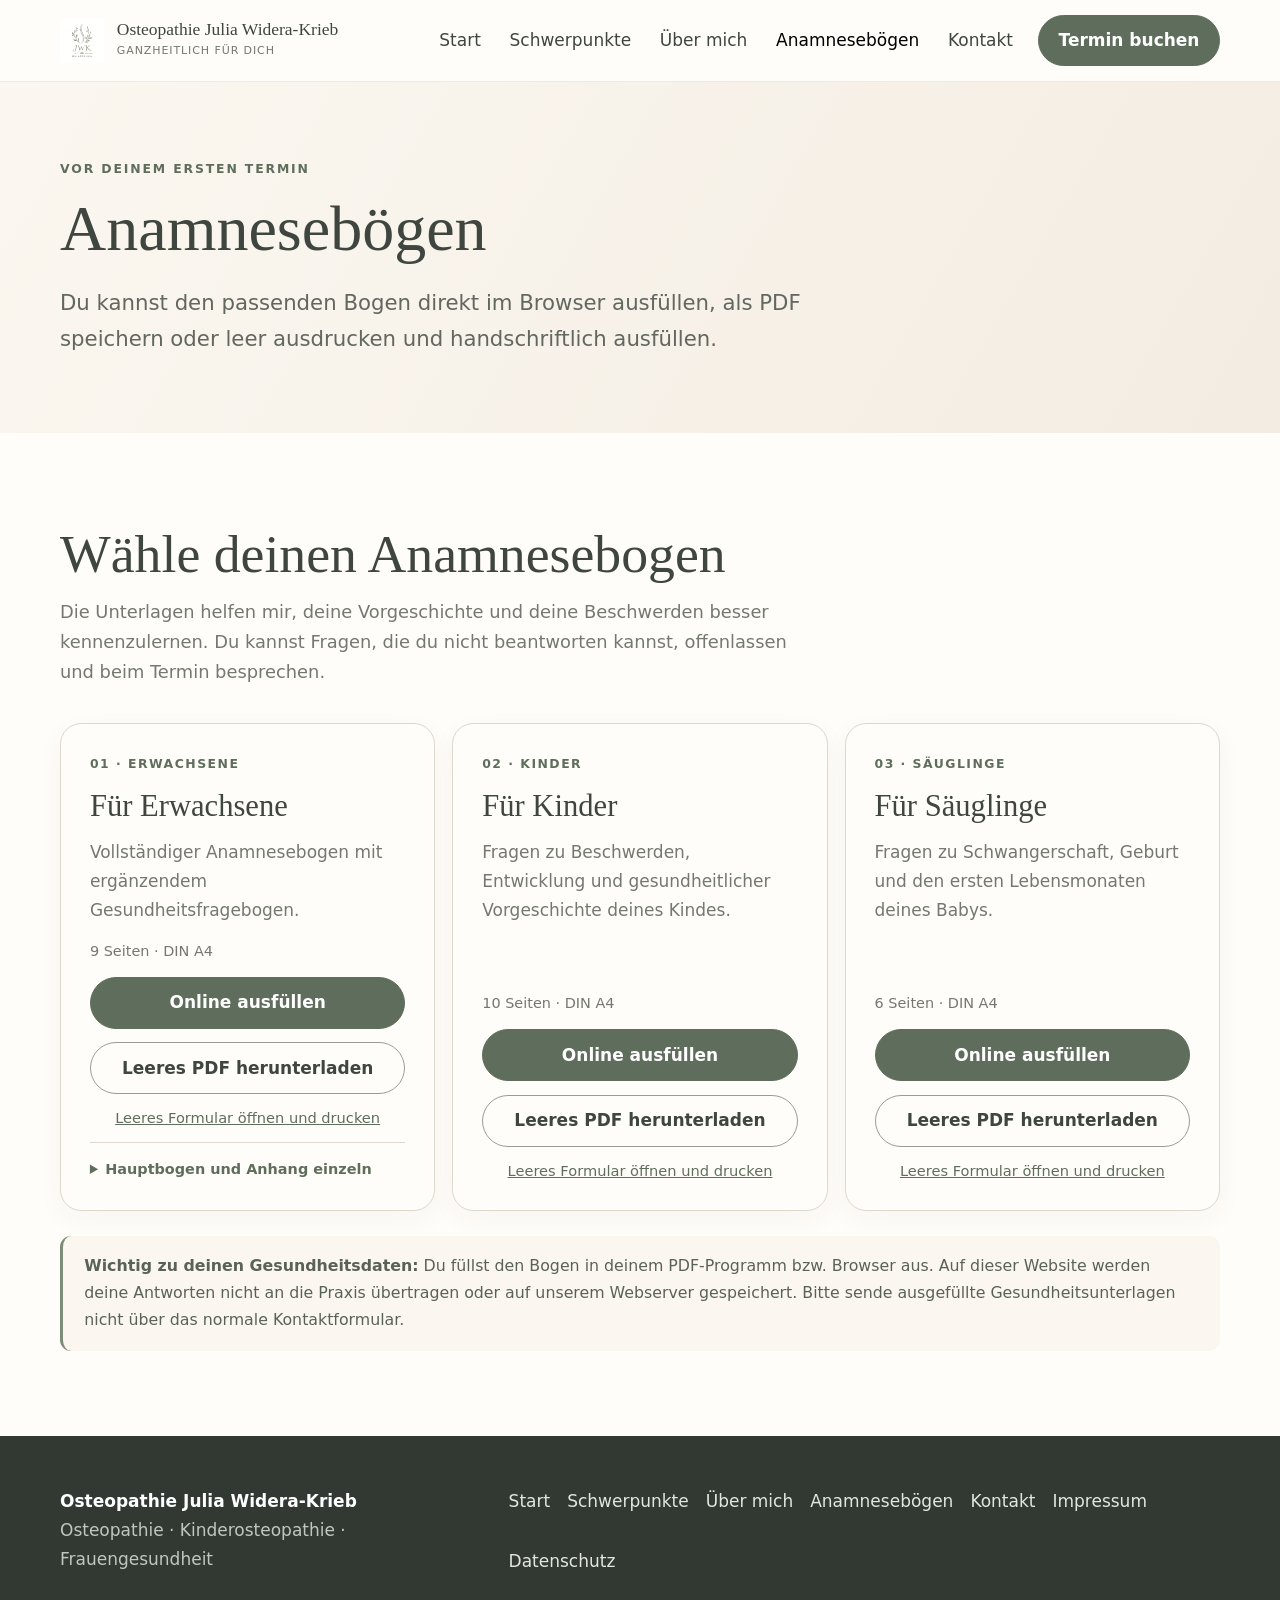
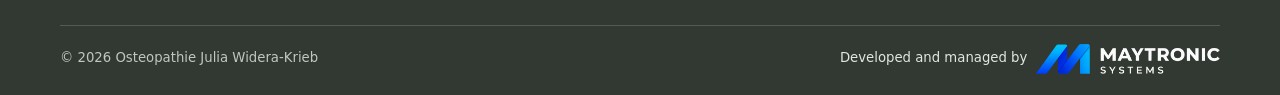
==== anamneseboegen.html @ 23e9396e "Add patient anamnesis PDF page and navigation (PDF assets pending)" ====
<!doctype html>
<html lang="de">
<head>
  <meta charset="utf-8">
  <meta name="viewport" content="width=device-width, initial-scale=1">
  <title>Anamnesebögen | Osteopathie Julia Widera-Krieb</title>
  <meta name="description" content="Anamnesebögen für Erwachsene, Kinder und Säuglinge. Online ausfüllen, herunterladen oder ausdrucken.">
  <link href="https://cdn.jsdelivr.net/npm/bootstrap@5.3.8/dist/css/bootstrap.min.css" rel="stylesheet">
  <link rel="icon" type="image/svg+xml" href="assets/logo%20WS.svg">
  <link rel="stylesheet" href="assets/style.css">
</head>
<body>
  <nav class="navbar navbar-expand-lg sticky-top border-bottom">
    <div class="container">
      <a class="navbar-brand" href="index.html">
        <span class="brand-mark"><img src="assets/logo%20klein.svg" alt=""></span>
        <span><span class="brand-title">Osteopathie Julia Widera-Krieb</span><small>ganzheitlich für dich</small></span>
      </a>
      <button class="navbar-toggler" type="button" data-bs-toggle="collapse" data-bs-target="#nav" aria-controls="nav" aria-expanded="false" aria-label="Menü öffnen">
        <span class="navbar-toggler-icon"></span>
      </button>
      <div class="collapse navbar-collapse" id="nav">
        <ul class="navbar-nav ms-auto">
          <li><a class="nav-link" href="index.html">Start</a></li>
          <li><a class="nav-link" href="leistungen.html">Schwerpunkte</a></li>
          <li><a class="nav-link" href="ueber-uns.html">Über mich</a></li>
          <li><a class="nav-link active" aria-current="page" href="anamneseboegen.html">Anamnesebögen</a></li>
          <li><a class="nav-link" href="kontakt.html">Kontakt</a></li>
          <li><a class="btn btn-primary ms-lg-2" href="index.html#termin">Termin buchen</a></li>
        </ul>
      </div>
    </div>
  </nav>
  <main>
    <header class="page-hero">
      <div class="container">
        <span class="eyebrow">Vor deinem ersten Termin</span>
        <h1>Anamnesebögen</h1>
        <p class="lead mt-3 anamnesis-intro">Du kannst den passenden Bogen direkt im Browser ausfüllen, als PDF speichern oder leer ausdrucken und handschriftlich ausfüllen.</p>
      </div>
    </header>
    <section class="section">
      <div class="container">
        <div class="section-head">
          <h2>Wähle deinen Anamnesebogen</h2>
          <p>Die Unterlagen helfen mir, deine Vorgeschichte und deine Beschwerden besser kennenzulernen. Du kannst Fragen, die du nicht beantworten kannst, offenlassen und beim Termin besprechen.</p>
        </div>
        <div class="row g-3">
          <div class="col-lg-4">
            <article class="anamnesis-card">
              <span class="anamnesis-type">01 · Erwachsene</span>
              <h3>Für Erwachsene</h3>
              <p>Vollständiger Anamnesebogen mit ergänzendem Gesundheitsfragebogen.</p>
              <div class="anamnesis-pages">9 Seiten · DIN A4</div>
              <button type="button" class="btn btn-primary w-100 anamnesis-view" data-file="assets/anamnese/Anamnese_Erwachsene_Komplett_Julia_Widera-Krieb.pdf" data-title="Anamnese für Erwachsene">Online ausfüllen</button>
              <a class="btn btn-outline-secondary w-100" href="assets/anamnese/Anamnese_Erwachsene_Komplett_Julia_Widera-Krieb.pdf" download>Leeres PDF herunterladen</a>
              <a class="anamnesis-print-link" href="assets/anamnese/Anamnese_Erwachsene_Komplett_Julia_Widera-Krieb.pdf" target="_blank" rel="noopener noreferrer">Leeres Formular öffnen und drucken</a>
              <details class="anamnesis-details">
                <summary>Hauptbogen und Anhang einzeln</summary>
                <a href="assets/anamnese/Anamnese_Erwachsene_Julia_Widera-Krieb.pdf" download>Hauptbogen (3 Seiten) herunterladen</a>
                <a href="assets/anamnese/Anamnese_Anhang_Erwachsene_Julia_Widera-Krieb.pdf" download>Gesundheitsanhang (6 Seiten) herunterladen</a>
              </details>
            </article>
          </div>
          <div class="col-lg-4">
            <article class="anamnesis-card">
              <span class="anamnesis-type">02 · Kinder</span>
              <h3>Für Kinder</h3>
              <p>Fragen zu Beschwerden, Entwicklung und gesundheitlicher Vorgeschichte deines Kindes.</p>
              <div class="anamnesis-pages">10 Seiten · DIN A4</div>
              <button type="button" class="btn btn-primary w-100 anamnesis-view" data-file="assets/anamnese/Anamnese_Kinder_Julia_Widera-Krieb.pdf" data-title="Anamnese für Kinder">Online ausfüllen</button>
              <a class="btn btn-outline-secondary w-100" href="assets/anamnese/Anamnese_Kinder_Julia_Widera-Krieb.pdf" download>Leeres PDF herunterladen</a>
              <a class="anamnesis-print-link" href="assets/anamnese/Anamnese_Kinder_Julia_Widera-Krieb.pdf" target="_blank" rel="noopener noreferrer">Leeres Formular öffnen und drucken</a>
            </article>
          </div>
          <div class="col-lg-4">
            <article class="anamnesis-card">
              <span class="anamnesis-type">03 · Säuglinge</span>
              <h3>Für Säuglinge</h3>
              <p>Fragen zu Schwangerschaft, Geburt und den ersten Lebensmonaten deines Babys.</p>
              <div class="anamnesis-pages">6 Seiten · DIN A4</div>
              <button type="button" class="btn btn-primary w-100 anamnesis-view" data-file="assets/anamnese/Anamnese_Saeuglinge_Julia_Widera-Krieb.pdf" data-title="Anamnese für Säuglinge">Online ausfüllen</button>
              <a class="btn btn-outline-secondary w-100" href="assets/anamnese/Anamnese_Saeuglinge_Julia_Widera-Krieb.pdf" download>Leeres PDF herunterladen</a>
              <a class="anamnesis-print-link" href="assets/anamnese/Anamnese_Saeuglinge_Julia_Widera-Krieb.pdf" target="_blank" rel="noopener noreferrer">Leeres Formular öffnen und drucken</a>
            </article>
          </div>
        </div>
        <div class="anamnesis-notice mt-4" role="note">
          <strong>Wichtig zu deinen Gesundheitsdaten:</strong>
          Du füllst den Bogen in deinem PDF-Programm bzw. Browser aus. Auf dieser Website werden deine Antworten nicht an die Praxis übertragen oder auf unserem Webserver gespeichert. Bitte sende ausgefüllte Gesundheitsunterlagen nicht über das normale Kontaktformular.
        </div>
      </div>
    </section>
    <section id="anamnesis-editor" class="section section-soft anamnesis-editor" hidden>
      <div class="container">
        <div class="d-flex flex-wrap justify-content-between align-items-center gap-3 mb-3">
          <div>
            <span class="eyebrow">Dein Formular</span>
            <h2 id="anamnesis-editor-title">Online ausfüllen</h2>
          </div>
          <button class="btn btn-outline-secondary" type="button" id="anamnesis-close">Schließen</button>
        </div>
        <p>Trage deine Antworten direkt in die PDF-Felder ein. Im PDF-Viewer kannst du anschließend speichern oder drucken. Je nach Browser sind die Funktionen unterschiedlich angeordnet.</p>
        <div class="anamnesis-viewer">
          <iframe id="anamnesis-frame" title="Ausfüllbares PDF-Formular" loading="lazy"></iframe>
        </div>
        <div class="d-flex flex-wrap gap-2 mt-3">
          <a id="anamnesis-open" class="btn btn-primary" href="#" target="_blank" rel="noopener noreferrer">PDF in eigenem Fenster öffnen</a>
          <a id="anamnesis-download" class="btn btn-outline-secondary" href="#" download>Leere PDF herunterladen</a>
        </div>
        <p class="small text-muted mt-3 mb-0">Falls du die Formularfelder auf deinem Gerät nicht bearbeiten kannst, lade das PDF herunter und öffne es in einem PDF-Programm. Du kannst es auch direkt leer ausdrucken.</p>
      </div>
    </section>
  </main>
  <footer>
    <div class="container">
      <div class="footer-main">
        <div><strong>Osteopathie Julia Widera-Krieb</strong><p>Osteopathie · Kinderosteopathie · Frauengesundheit</p></div>
        <div class="footer-links">
          <a href="index.html">Start</a>
          <a href="leistungen.html">Schwerpunkte</a>
          <a href="ueber-uns.html">Über mich</a>
          <a href="anamneseboegen.html">Anamnesebögen</a>
          <a href="kontakt.html">Kontakt</a>
          <a href="impressum.html">Impressum</a>
          <a href="datenschutz.html">Datenschutz</a>
        </div>
      </div>
      <div class="footer-bottom">
        <span>© 2026 Osteopathie Julia Widera-Krieb</span>
        <a class="footer-credit" href="https://maytronic-systems.com" target="_blank" rel="noopener noreferrer"><span>Developed and managed by</span><img src="assets/Maytronics%20Logo%20White.png" alt="Maytronic Systems"></a>
      </div>
    </div>
  </footer>
  <div class="mobile-book"><a href="index.html#termin">Termin buchen</a></div>
  <script src="https://cdn.jsdelivr.net/npm/bootstrap@5.3.8/dist/js/bootstrap.bundle.min.js"></script>
  <script src="assets/anamnese.js"></script>
</body>
</html>
---- assets/style.css ----
:root{--sand:#e9dfd1;--sand-light:#f3ece2;--cream:#fbf7f0;--paper:#fffdf9;--sage:#7d8c78;--sage-dark:#5f6e5c;--ink:#3f463f;--muted:#74786f;--line:#ded7cb;--shadow:0 18px 50px rgba(70,62,49,.09)}html{scroll-behavior:smooth;font-size:17px}body{margin:0;font-family:system-ui,-apple-system,"Segoe UI",sans-serif;color:var(--ink);background:var(--paper);line-height:1.7}h1,h2,h3,.brand-title{font-family:Georgia,"Times New Roman",serif;font-weight:400}a{color:var(--sage-dark)}.container{width:calc(100% - 2rem);max-width:1160px!important;margin-inline:auto!important;padding-inline:0!important}.navbar{min-height:82px;background:rgba(255,253,249,.94)!important;backdrop-filter:blur(12px);border-color:rgba(125,140,120,.16)!important}.navbar-brand{display:flex;align-items:center;gap:.75rem;color:var(--ink);text-decoration:none}.brand-mark{width:44px;height:44px;display:grid;place-items:center;overflow:hidden;background:transparent;flex:0 0 44px}.brand-mark img{width:100%;height:100%;display:block;object-fit:contain;object-position:center}.brand-title{display:block;font-size:1.03rem;line-height:1.1}.navbar-brand small{display:block;color:var(--muted);font-size:.65rem;letter-spacing:.08em;text-transform:uppercase;margin-top:.2rem}.navbar .navbar-nav{display:flex;flex-direction:row;align-items:center;gap:.25rem;list-style:none;margin:0 0 0 auto;padding:0}.navbar .navbar-nav>li{list-style:none}.nav-link{color:var(--ink);font-weight:500;padding:.55rem .72rem!important}.nav-link:hover,.nav-link.active{color:var(--sage-dark)}.btn{border-radius:999px;font-weight:650;padding:.72rem 1.15rem}.btn-primary{background:var(--sage-dark);border-color:var(--sage-dark)}.btn-primary:hover{background:#52614f;border-color:#52614f}.btn-outline-secondary{border-color:#9b9d95;color:var(--ink)}.btn-outline-secondary:hover{background:var(--sand-light);color:var(--ink);border-color:#8b8e86}.eyebrow{text-transform:uppercase;letter-spacing:.15em;font-weight:700;color:var(--sage-dark);font-size:.73rem}.intro{position:relative;min-height:610px;display:flex;align-items:center;overflow:hidden;background:#efe0d3}.intro .container{position:relative;z-index:2}.intro-copy{max-width:600px;padding:4.5rem 0;position:relative;z-index:2}.intro h1{font-size:clamp(3rem,6vw,5.5rem);line-height:1.02;margin:.6rem 0 1.25rem;color:#4b5148}.intro h1 em{display:block;color:var(--sage-dark);font-style:italic;font-size:.62em;margin-top:.15em}.intro .lead{font-size:1.12rem;color:#62675f;max-width:590px;margin-bottom:1.5rem}.hero-visual{position:absolute;top:0;right:0;width:46%;height:100%;display:flex;align-items:center;justify-content:center;padding:2rem 2.5rem 2rem 1.5rem;overflow:hidden;background:#efe0d3}.hero-visual img{display:block;width:100%;height:100%;max-width:560px;max-height:88%;object-fit:contain;object-position:center;-webkit-mask-image:radial-gradient(ellipse 75% 75% at center,#000 50%,transparent 67%);mask-image:radial-gradient(ellipse 75% 75% at center,#000 50%,transparent 67%)}.hero-visual:after{display:none}.quote-strip{padding:1.35rem 0;background:var(--sage-dark);color:#fff;text-align:center;font-family:Georgia,serif;font-size:1.15rem}.section{padding:5rem 0}.section-soft{background:var(--cream)}.section-head{max-width:760px;margin-bottom:2.1rem}.section-head.center{text-align:center;margin-inline:auto}.section-head h2{font-size:clamp(2.25rem,4.2vw,3.6rem);line-height:1.08;margin:.4rem 0 .8rem}.section-head p{color:var(--muted);font-size:1.05rem}.service-card{height:100%;display:flex;flex-direction:column;text-decoration:none;color:var(--ink);background:rgba(255,253,249,.75);border:1px solid var(--line);border-radius:1.35rem;padding:1.6rem;transition:.22s ease}.service-card:hover{transform:translateY(-4px);box-shadow:var(--shadow);border-color:#c9c0b3}.service-number{font-family:Georgia,serif;color:var(--sage);font-size:1.5rem}.service-card h3{font-size:1.55rem;margin:.7rem 0 .45rem}.service-card p{color:var(--muted);margin-bottom:1rem}.service-card .more{margin-top:auto;font-weight:650;color:var(--sage-dark)}.about-grid{display:grid;grid-template-columns:minmax(0,.86fr) minmax(0,1.14fr);gap:4.5rem;align-items:center}.portrait-frame{position:relative;padding:1.15rem 0 0 1.15rem}.portrait-frame:before{content:"";position:absolute;inset:0 13% 11% 0;background:var(--sand);border-radius:45% 45% 1.4rem 1.4rem}.portrait-frame img{position:relative;width:100%;max-height:650px;object-fit:cover;object-position:center;border-radius:46% 46% 1.4rem 1.4rem;box-shadow:var(--shadow)}.about-copy h2{font-size:clamp(2.4rem,4.4vw,3.8rem);line-height:1.08;margin:.5rem 0 1rem}.about-copy p{color:#62675f}.signature{font-family:cursive;font-size:1.6rem;color:var(--sage-dark);margin-top:1.25rem}.booking-section{padding:5rem 0;background:var(--sand-light);scroll-margin-top:90px}.booking-shell{max-width:920px;margin:2rem auto 0;background:var(--paper);border:1px solid var(--line);border-radius:1.35rem;overflow:hidden;box-shadow:var(--shadow)}.booking-top{display:flex;align-items:center;gap:.55rem;padding:1rem 1.2rem;border-bottom:1px solid var(--line)}.status-dot{width:9px;height:9px;background:#75966f;border-radius:50%}.page-hero{padding:4.2rem 0 3.5rem;background:linear-gradient(120deg,var(--cream),var(--sand-light))}.page-hero h1{font-size:clamp(2.7rem,5vw,4.7rem);margin:.5rem 0 0}.page-content{padding:4rem 0}.content-card{background:var(--paper);border:1px solid var(--line);border-radius:1.25rem;padding:1.6rem;height:100%}.treatment{padding:2rem 0;border-bottom:1px solid var(--line)}.treatment:last-child{border-bottom:0}.treatment h2{font-size:2rem}.treatment p,.treatment li{color:#62675f}.treatment ul{columns:2;gap:2rem;padding-left:1.15rem}.qualifications{display:grid;grid-template-columns:repeat(2,minmax(0,1fr));gap:.7rem;margin-top:1.3rem}.qualification{background:var(--cream);border:1px solid var(--line);border-radius:.85rem;padding:.75rem .9rem}.contact-card{background:var(--cream);border:1px solid var(--line);border-radius:1.2rem;padding:1.7rem}.contact-form-card h2{margin:.35rem 0 .55rem}.contact-form-intro{color:var(--muted);margin-bottom:1.35rem}.contact-form{display:grid;gap:1rem}.form-field{display:grid;gap:.35rem}.form-field label{font-weight:700;font-size:.92rem;color:var(--ink)}.form-field input,.form-field textarea{width:100%;border:1px solid #cfc6b9;border-radius:.75rem;background:var(--paper);color:var(--ink);padding:.78rem .9rem;font:inherit;outline:none;transition:border-color .2s,box-shadow .2s}.form-field textarea{resize:vertical;min-height:150px}.form-field input:focus,.form-field textarea:focus{border-color:var(--sage);box-shadow:0 0 0 .2rem rgba(125,140,120,.16)}.contact-consent{display:flex;gap:.65rem;align-items:flex-start;margin-top:.15rem}.contact-consent .form-check-input{flex:0 0 auto;margin-top:.35rem;border-color:#aaa294}.contact-consent .form-check-input:checked{background-color:var(--sage-dark);border-color:var(--sage-dark)}.contact-consent .form-check-label{font-size:.86rem;color:#65685f;line-height:1.5}.contact-form-note{font-size:.82rem;color:var(--muted);margin:0}.contact-direct{font-size:.9rem;color:var(--muted);margin:1.25rem 0 0;padding-top:1rem;border-top:1px solid var(--line)}.form-honeypot{position:absolute!important;left:-9999px!important;width:1px!important;height:1px!important;overflow:hidden!important}.contact-note{background:#f5efe4;border-left:4px solid var(--sage);padding:1rem 1.15rem;border-radius:.55rem;color:#66685f}.legal{max-width:900px}.legal h2{font-size:1.45rem;margin-top:2rem}.notice{background:#fff5d9;border-left:4px solid #bd9145;padding:1rem 1.1rem;border-radius:.5rem}.info-band{background:#465047;color:#fff;padding:2.9rem 0}.info-band p{margin:.35rem 0 0;color:#dde3dc}.info-band a{color:#fff}footer{background:#313932;color:#fff;padding:3rem 0 1.2rem}.footer-main{display:flex;justify-content:space-between;gap:2rem}.footer-main p,.footer-bottom{color:#bfc8bf}.footer-links{display:flex;flex-wrap:wrap;gap:1rem}.footer-links a,.footer-bottom a{color:#e2e6e1;text-decoration:none}.footer-bottom{border-top:1px solid #515c52;margin-top:2rem;padding-top:1rem;display:flex;justify-content:space-between;align-items:center;font-size:.78rem;gap:1rem}.footer-credit{display:flex;align-items:center;gap:.45rem;color:#bfc8bf;text-decoration:none;white-space:nowrap}.footer-credit img{display:block;width:185px;height:auto;max-width:42vw}.mobile-book{display:none}@media(max-width:991.98px){.intro{min-height:540px}.intro-copy{max-width:54%}.hero-visual{width:48%;padding:1.5rem 1.5rem 1.5rem 1rem}.about-grid{gap:2.6rem}.navbar .navbar-collapse.show .navbar-nav,.navbar .navbar-collapse.collapsing .navbar-nav{flex-direction:column;align-items:stretch;gap:.1rem;margin:.65rem 0 0}.navbar .navbar-collapse.show .navbar-nav .btn,.navbar .navbar-collapse.collapsing .navbar-nav .btn{display:block;text-align:center;margin:.35rem 0 0!important}.treatment ul{columns:1}}@media(max-width:767.98px){html{font-size:16px}.navbar{min-height:70px}.navbar-brand small{display:none}.intro{min-height:0;display:block;background:#efe0d3}.intro-copy{max-width:none;padding:2.7rem 0 2rem}.intro h1{font-size:2.7rem}.hero-visual{position:relative;width:100%;height:360px;padding:1.25rem 1rem;background:#efe0d3}.hero-visual img{max-width:520px;max-height:100%;margin:auto}.hero-visual:after{display:none}.section,.booking-section{padding:3.4rem 0}.about-grid{grid-template-columns:1fr;gap:2.2rem}.portrait-frame{max-width:520px;margin:auto}.qualifications{grid-template-columns:1fr}.footer-main,.footer-bottom{flex-direction:column;align-items:flex-start}.footer-credit{white-space:normal}.footer-credit img{width:165px;max-width:70vw}.mobile-book{display:block;position:fixed;z-index:1030;bottom:14px;left:14px;right:14px}.mobile-book a{display:block;text-align:center;background:var(--sage-dark);color:#fff;text-decoration:none;padding:.9rem;border-radius:999px;font-weight:700;box-shadow:0 8px 25px rgba(0,0,0,.18)}body{padding-bottom:76px}.info-band{text-align:center}}

/* Feminine treatment flow */
.treatments-flow{
  position:relative;
  overflow:hidden;
  padding:5.4rem 0 5.8rem;
  background:
    radial-gradient(circle at 8% 18%,rgba(233,223,209,.48),transparent 24rem),
    radial-gradient(circle at 92% 73%,rgba(125,140,120,.13),transparent 28rem),
    var(--paper);
}
.treatments-flow .container{position:relative;z-index:2}
.treatments-intro{
  max-width:680px;
  margin:0 auto 4.8rem;
  text-align:center;
}
.treatments-intro p{
  margin:.75rem 0 0;
  color:var(--muted);
  font-family:Georgia,"Times New Roman",serif;
  font-size:1.22rem;
  line-height:1.75;
  font-style:italic;
}
.treatments-deco{
  position:absolute;
  pointer-events:none;
  z-index:0;
  opacity:.7;
}
.treatments-deco-a{
  width:430px;
  height:430px;
  left:-250px;
  top:36%;
  border:1px solid rgba(125,140,120,.17);
  border-radius:58% 42% 67% 33% / 37% 61% 39% 63%;
  transform:rotate(18deg);
}
.treatments-deco-b{
  width:520px;
  height:520px;
  right:-330px;
  top:8%;
  border:1px solid rgba(201,169,136,.20);
  border-radius:36% 64% 40% 60% / 64% 39% 61% 36%;
  transform:rotate(-17deg);
}
.treatment-panel{
  position:relative;
  display:flex;
  margin:0 0 6.4rem;
  min-height:360px;
  isolation:isolate;
}
.treatment-left{justify-content:flex-start}
.treatment-right{justify-content:flex-end}
.treatment-card{
  position:relative;
  z-index:2;
  width:min(78%,860px);
  padding:2.6rem 2.8rem 2.5rem;
  background:rgba(255,253,249,.92);
  border:1px solid rgba(201,190,174,.72);
  border-radius:2.2rem;
  box-shadow:0 22px 60px rgba(80,71,57,.075);
  backdrop-filter:blur(4px);
}
.treatment-left .treatment-card{
  border-top-left-radius:4.8rem;
  border-bottom-right-radius:4.8rem;
}
.treatment-right .treatment-card{
  border-top-right-radius:4.8rem;
  border-bottom-left-radius:4.8rem;
}
.treatment-number{
  position:absolute;
  top:-1.1rem;
  font-family:Georgia,"Times New Roman",serif;
  font-size:4.9rem;
  line-height:1;
  color:rgba(95,110,92,.09);
  user-select:none;
}
.treatment-left .treatment-number{right:2rem}
.treatment-right .treatment-number{left:2rem}
.treatment-card h2{
  max-width:760px;
  margin:.35rem 0 1.15rem;
  font-size:clamp(2.15rem,4vw,3.25rem);
  line-height:1.06;
  color:#4d554c;
}
.treatment-lead{
  font-family:Georgia,"Times New Roman",serif;
  font-size:1.16rem;
  line-height:1.75;
  color:#596058!important;
}
.treatment-card p{max-width:760px}
.treatment-list-title{
  margin:1.45rem 0 .75rem;
  color:var(--sage-dark);
  font-weight:700;
  font-size:.92rem;
  letter-spacing:.015em;
}
.treatment-list{
  margin:0;
  padding:0;
  list-style:none;
  columns:2;
  column-gap:2rem;
}
.treatment-list li{
  position:relative;
  break-inside:avoid;
  margin:0 0 .72rem;
  padding-left:1.25rem;
  color:#666a62;
  line-height:1.5;
}
.treatment-list li::before{
  content:"";
  position:absolute;
  left:0;
  top:.65em;
  width:.38rem;
  height:.38rem;
  border-radius:50% 50% 50% 0;
  background:var(--sage);
  transform:rotate(-45deg);
}
.treatment-shape{
  position:absolute;
  z-index:1;
  width:42%;
  min-width:320px;
  height:92%;
  top:4%;
  pointer-events:none;
  filter:saturate(.92);
}
.treatment-left .treatment-shape{
  left:-4%;
  border-radius:62% 38% 52% 48% / 39% 62% 38% 61%;
  transform:rotate(-7deg);
}
.treatment-right .treatment-shape{
  right:-4%;
  border-radius:37% 63% 44% 56% / 61% 39% 61% 39%;
  transform:rotate(8deg);
}
.treatment-shape-sage{
  background:linear-gradient(145deg,rgba(167,178,158,.55),rgba(125,140,120,.19));
}
.treatment-shape-sand{
  background:linear-gradient(145deg,rgba(239,224,211,.92),rgba(201,169,136,.24));
}
.treatment-shape-cream{
  background:linear-gradient(145deg,rgba(247,239,230,.96),rgba(233,223,209,.48));
}
.treatment-shape-eucalyptus{
  background:linear-gradient(145deg,rgba(107,127,110,.29),rgba(167,178,158,.44));
}
.treatment-left::after,
.treatment-right::after{
  content:"";
  position:absolute;
  z-index:0;
  width:150px;
  height:150px;
  border:1px solid rgba(125,140,120,.15);
  border-radius:50%;
  top:22%;
}
.treatment-left::after{right:4%;transform:translateX(40%)}
.treatment-right::after{left:4%;transform:translateX(-40%)}
.treatments-cta{
  position:relative;
  max-width:800px;
  margin:1rem auto 0;
  padding:3rem 2rem;
  text-align:center;
}
.treatments-cta::before{
  content:"";
  position:absolute;
  inset:0;
  z-index:-1;
  background:linear-gradient(135deg,rgba(239,224,211,.7),rgba(167,178,158,.16));
  border-radius:46% 54% 44% 56% / 58% 40% 60% 42%;
}
.treatments-cta h2{
  margin:.35rem 0 .65rem;
  font-size:clamp(2rem,4vw,3rem);
}
.treatments-cta p{
  color:var(--muted);
  margin-bottom:1.25rem;
}
@media(max-width:991.98px){
  .treatments-flow{padding:4.2rem 0}
  .treatments-intro{margin-bottom:3.5rem}
  .treatment-panel{margin-bottom:4.5rem}
  .treatment-card{width:86%;padding:2.2rem 2rem}
  .treatment-list{columns:1}
  .treatment-shape{width:50%;min-width:260px}
}
@media(max-width:767.98px){
  .treatments-flow{padding:3rem 0 4rem}
  .treatments-intro{margin-bottom:2.6rem;text-align:left}
  .treatments-intro p{font-size:1.08rem}
  .treatment-panel,
  .treatment-left,
  .treatment-right{justify-content:stretch;margin-bottom:3.2rem;min-height:0}
  .treatment-card{width:100%;padding:1.8rem 1.25rem 1.6rem;border-radius:1.55rem!important}
  .treatment-card h2{font-size:2rem}
  .treatment-number{font-size:3.5rem;top:-.65rem;right:1rem!important;left:auto!important}
  .treatment-shape{width:72%;min-width:0;height:72%;top:-8%}
  .treatment-left .treatment-shape,
  .treatment-right .treatment-shape{left:auto;right:-20%;transform:rotate(7deg)}
  .treatment-left::after,
  .treatment-right::after{display:none}
  .treatments-cta{padding:2.3rem 1rem}
}


/* Postpartum home visits */
.postpartum-section{
  padding:5.3rem 0;
  background:linear-gradient(180deg,var(--paper) 0%,#f6eee5 100%);
  scroll-margin-top:95px;
}
.postpartum-feature{
  position:relative;
  display:grid;
  grid-template-columns:minmax(0,1.13fr) minmax(0,.87fr);
  align-items:center;
  isolation:isolate;
  overflow:hidden;
  border:1px solid #e7d9cc;
  border-radius:2.4rem;
  background:#f2e6dc;
  box-shadow:0 25px 70px rgba(70,62,49,.1);
}
.postpartum-feature::before{
  content:"";
  position:absolute;
  z-index:-1;
  left:-11%;
  bottom:-35%;
  width:65%;
  height:115%;
  background:radial-gradient(ellipse at center,rgba(255,253,249,.8),transparent 70%);
  pointer-events:none;
}
.postpartum-art{
  position:absolute;
  z-index:0;
  width:370px;
  height:510px;
  left:-205px;
  top:-120px;
  transform:rotate(-18deg);
  border:1px solid rgba(125,140,120,.29);
  border-radius:58% 42% 66% 34% / 43% 66% 34% 57%;
  box-shadow:35px 35px 0 6px rgba(255,253,249,.18);
  pointer-events:none;
}
.postpartum-copy{
  position:relative;
  z-index:1;
  padding:3.75rem clamp(1.75rem,4.4vw,4.6rem);
}
.postpartum-copy h2{
  margin:.6rem 0 1.5rem;
  font-size:clamp(2.45rem,4.7vw,4.2rem);
  line-height:1.1;
  color:#4d554c;
}
.postpartum-copy h2 em{
  display:block;
  margin-top:.25rem;
  font-size:.79em;
  line-height:1.14;
  color:var(--sage-dark);
  font-weight:400;
}
.postpartum-copy p{
  max-width:660px;
  color:#5c6259;
}
.postpartum-copy .btn{
  margin-top:.5rem;
}
.postpartum-details{
  position:relative;
  z-index:1;
  margin:2.4rem 2.4rem 2.4rem 0;
  padding:2.8rem 2.2rem 2.5rem;
  background:rgba(255,253,249,.9);
  border:1px solid rgba(222,215,203,.9);
  border-radius:48% 48% 1.8rem 1.8rem / 9% 9% 1.8rem 1.8rem;
  box-shadow:0 12px 45px rgba(70,62,49,.07);
}
.postpartum-details h3{
  margin:.5rem 0 1.6rem;
  font-size:clamp(1.65rem,2.5vw,2.35rem);
  line-height:1.15;
}
.postpartum-fact{
  padding:1.05rem 0;
  border-top:1px solid var(--line);
}
.postpartum-fact strong{
  color:var(--sage-dark);
  font-size:.97rem;
}
.postpartum-fact p{
  margin:.4rem 0 0;
  color:#676d64;
  font-size:.93rem;
  line-height:1.65;
}
.postpartum-seal{
  display:block;
  width:max-content;
  margin:1.4rem auto 0;
  padding:.6rem 1.15rem;
  border:1px solid rgba(95,110,92,.4);
  border-radius:50%;
  font-family:Georgia,"Times New Roman",serif;
  font-size:1.07rem;
  font-style:italic;
  color:var(--sage-dark);
  transform:rotate(-6deg);
}
.service-card h3{
  margin:.2rem 0 .65rem;
}
.qualification-groups{
  display:grid;
  grid-template-columns:minmax(0,1fr);
  gap:1.5rem;
  max-width:940px;
}
.qualification-group{
  padding:1.7rem 1.9rem 1.9rem;
  background:var(--cream);
  border:1px solid var(--line);
  border-radius:1.5rem;
}
.qualification-group h3{
  margin:0 0 1.2rem;
  font-size:1.6rem;
  color:var(--sage-dark);
}
.qualification-group .qualifications{
  display:grid;
  grid-template-columns:minmax(0,1fr);
  gap:.6rem;
  margin:0;
}
.qualification-group .qualification{
  position:relative;
  padding:.72rem 1rem .72rem 2rem;
  background:var(--paper);
  border-radius:.8rem;
  line-height:1.55;
}
.qualification-group .qualification::before{
  content:"";
  position:absolute;
  left:.9rem;
  top:1.25rem;
  width:.4rem;
  height:.4rem;
  border-radius:50%;
  background:var(--sage);
}
.practice-address{
  display:grid;
  gap:.15rem;
  margin:1.2rem 0 1.5rem;
  font-style:normal;
  font-size:1.08rem;
}
.practice-address strong{
  font-weight:700;
}
.treatment-inline-link{
  display:inline-flex;
  gap:.4rem;
  align-items:center;
  margin-top:1.5rem;
  padding:.9rem 1.25rem;
  border:1px solid rgba(95,110,92,.35);
  border-radius:1rem;
  background:#eef1eb;
  font-weight:650;
  text-decoration:none;
  color:var(--sage-dark);
  transition:background .2s ease,transform .2s ease;
}
.treatment-inline-link:hover,
.treatment-inline-link:focus-visible{
  background:#e0e8dc;
  color:#40543c;
  transform:translateY(-2px);
}
@media(max-width:991.98px){
  .postpartum-feature{
    grid-template-columns:minmax(0,1fr);
  }
  .postpartum-copy{
    padding:3rem 2.5rem 1rem;
  }
  .postpartum-details{
    margin:1rem 2.5rem 2.5rem;
    border-radius:2rem;
  }
}
@media(max-width:767.98px){
  .postpartum-section{
    padding:3rem 0;
  }
  .postpartum-feature{
    border-radius:1.6rem;
  }
  .postpartum-copy{
    padding:2.25rem 1.35rem 1rem;
  }
  .postpartum-copy h2{
    font-size:clamp(2.15rem,9vw,3rem);
  }
  .postpartum-details{
    margin:.6rem 1rem 1rem;
    padding:1.9rem 1.3rem;
    border-radius:1.5rem;
  }
  .qualification-group{
    padding:1.3rem 1rem;
    border-radius:1.1rem;
  }
  .qualification-group h3{
    font-size:1.4rem;
  }
  .treatment-inline-link{
    display:flex;
  }
}

/* lemniscus my/OT – nur offiziell unterstützte Farbvariablen und Layoutcontainer */
.booking-small-screen-hint{display:none}
.booking-embed-scroll{width:100%;overflow-x:auto;overscroll-behavior-x:contain}
#pss{min-width:400px;box-sizing:border-box;padding:1.3rem 1.35rem 1.8rem;font-size:1rem;background:var(--paper);--pss-infos-underline-color:#7d8c78;--pss-tab-underline-color:#c9a988;--pss-tab-selected-underline-color:#5f6e5c;--pss-slots-button-selected-color:#7d8c78;--pss-appname-color:#3f463f;--pss-font-family:system-ui,-apple-system,"Segoe UI",sans-serif}
#pss-wrapper{max-width:100%}
#pss-main{max-width:100%}
.booking-help{border-top:1px solid var(--line);padding:1rem 1.4rem 1.3rem;color:var(--muted);font-size:.94rem}
.booking-help p{margin:0}
.booking-help details{margin-top:.65rem}
.booking-help details p{margin-top:.5rem}
.booking-help summary{cursor:pointer;color:var(--sage-dark);font-weight:650}
.booking-help a{text-underline-offset:3px}
@media(max-width:767.98px){#pss{padding:.9rem .8rem 1.3rem}.booking-help{padding:1rem}}
@media(max-width:399.98px){.booking-small-screen-hint{display:block;margin:0;padding:.75rem 1rem;font-size:.84rem;color:var(--muted);background:var(--cream)}}

/* Anamnesebögen – druckfähige PDF-Formulare, ohne Server-Upload */
.anamnesis-intro{max-width:780px;color:#62675f}
.anamnesis-card{display:flex;flex-direction:column;gap:.8rem;height:100%;padding:1.7rem;border-radius:1.25rem;border:1px solid var(--line);background:var(--paper);box-shadow:0 8px 28px rgba(70,62,49,.04)}
.anamnesis-card h3{font-size:1.8rem;margin:0}
.anamnesis-card p{color:var(--muted);margin:0;flex-grow:1}
.anamnesis-type{font-size:.73rem;letter-spacing:.12em;text-transform:uppercase;font-weight:700;color:var(--sage-dark)}
.anamnesis-pages{font-size:.85rem;color:var(--muted)}
.anamnesis-card .btn{white-space:normal;min-height:48px;display:flex;align-items:center;justify-content:center}
.anamnesis-print-link{font-size:.86rem;text-align:center;line-height:1.4}
.anamnesis-details{border-top:1px solid var(--line);padding-top:.8rem;font-size:.85rem}
.anamnesis-details summary{font-weight:650;cursor:pointer;color:var(--sage-dark)}
.anamnesis-details a{display:block;margin-top:.5rem}
.anamnesis-notice{padding:1rem 1.25rem;background:var(--cream);border-left:3px solid var(--sage);border-radius:.65rem;color:#596259;font-size:.93rem}
.anamnesis-editor{scroll-margin-top:95px}
.anamnesis-editor[hidden]{display:none!important}
.anamnesis-editor h2{font-size:2.25rem;margin:.35rem 0 0}
.anamnesis-viewer{height:min(78vh,950px);min-height:520px;background:#e6e3dc;border:1px solid var(--line);border-radius:1rem;overflow:hidden}
.anamnesis-viewer iframe{width:100%;height:100%;border:0}
@media(max-width:767px){.anamnesis-card{padding:1.3rem}.anamnesis-viewer{display:none}}
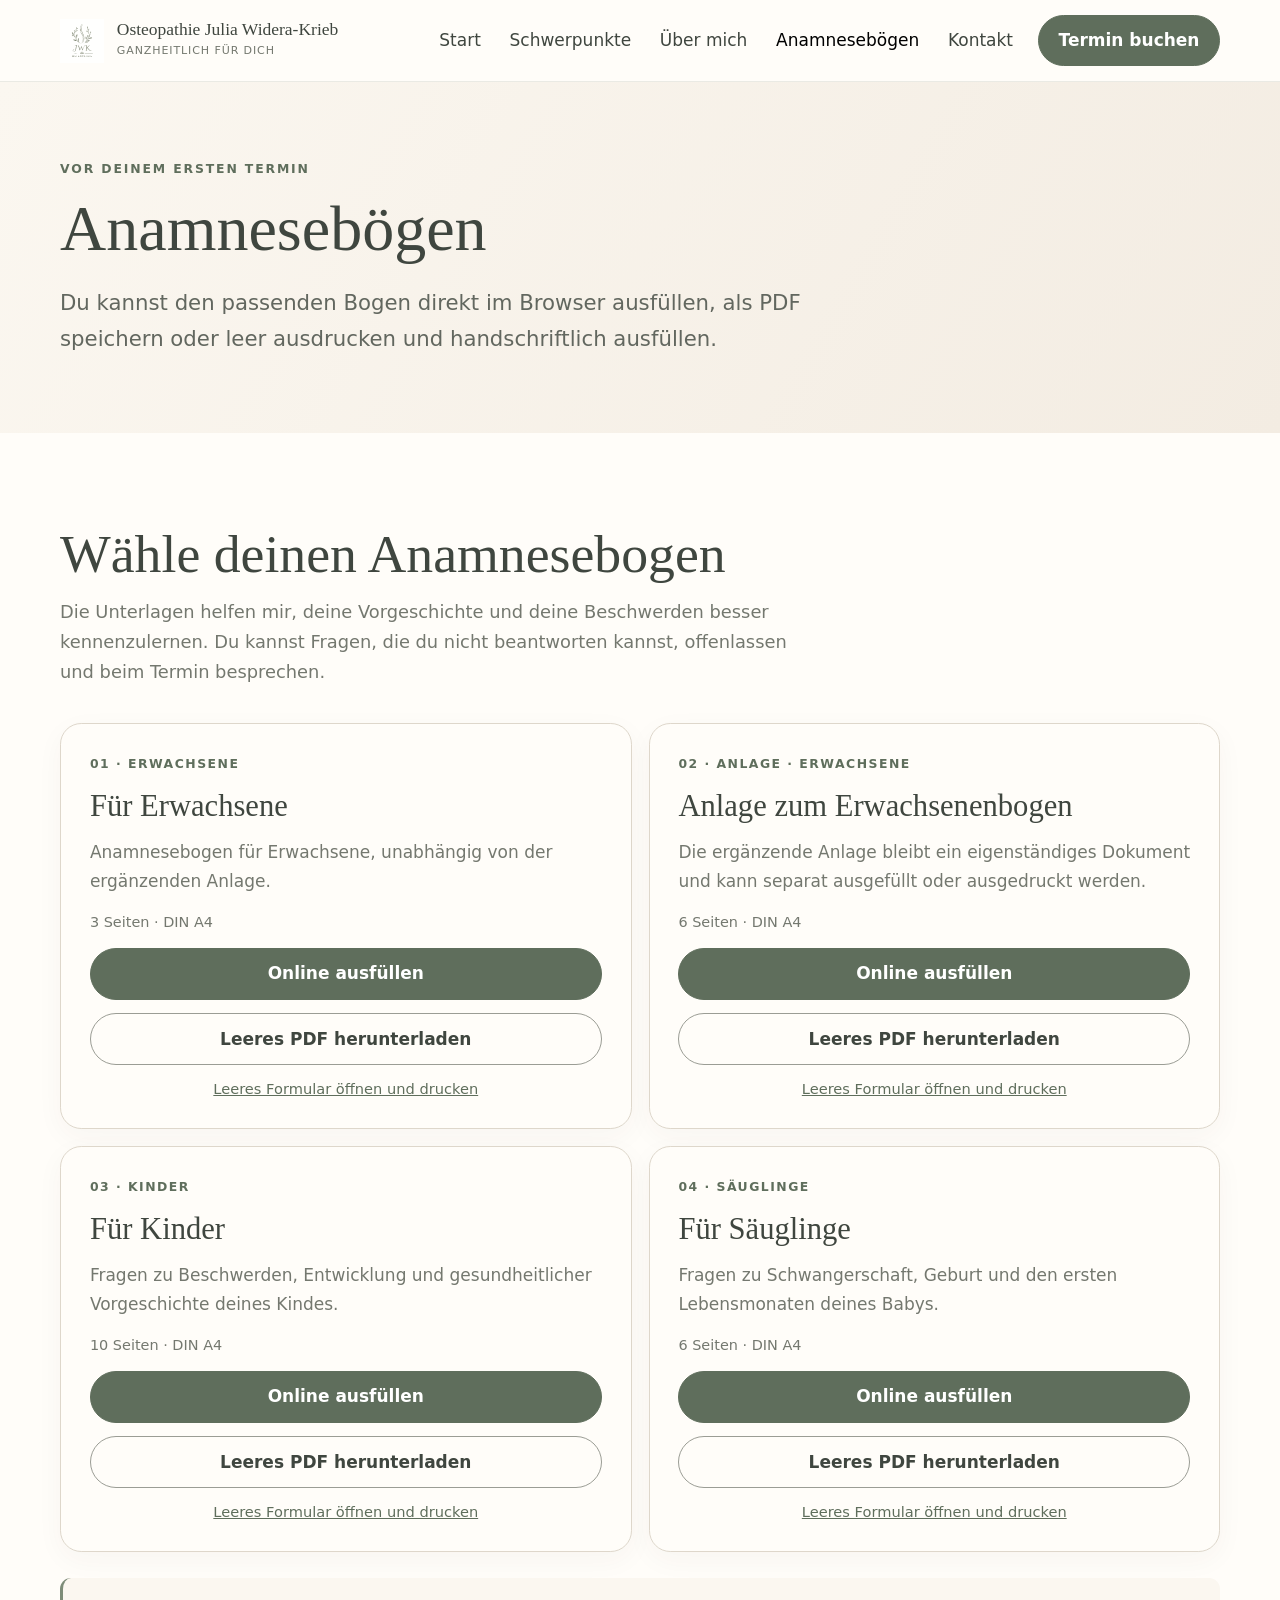
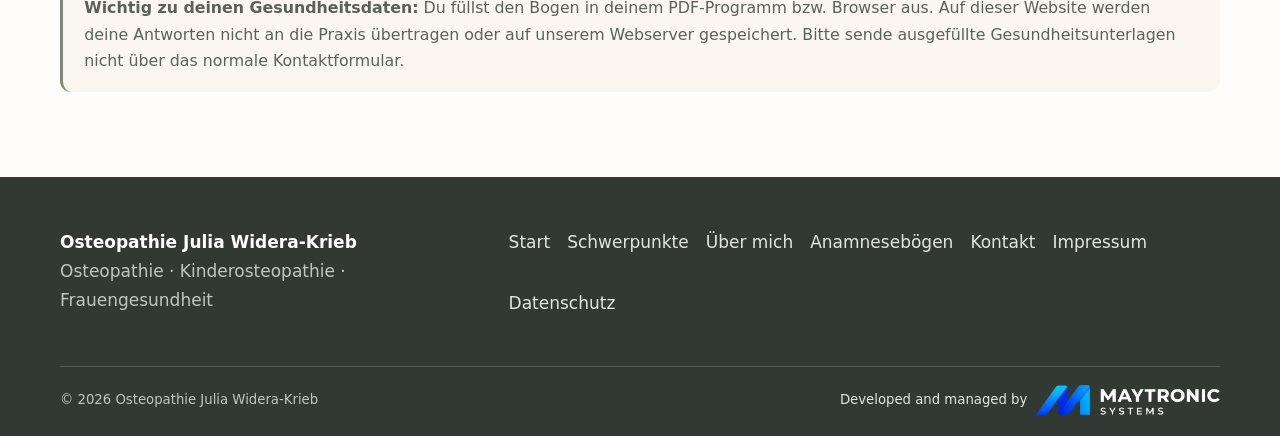
==== commit 4f7e4b1f: "Keep four standalone anamnesis PDFs, adult annex separate" ====
--- a/anamneseboegen.html
+++ b/anamneseboegen.html
@@ -46,25 +46,31 @@
           <p>Die Unterlagen helfen mir, deine Vorgeschichte und deine Beschwerden besser kennenzulernen. Du kannst Fragen, die du nicht beantworten kannst, offenlassen und beim Termin besprechen.</p>
         </div>
         <div class="row g-3">
-          <div class="col-lg-4">
+          <div class="col-lg-6">
             <article class="anamnesis-card">
               <span class="anamnesis-type">01 · Erwachsene</span>
               <h3>Für Erwachsene</h3>
-              <p>Vollständiger Anamnesebogen mit ergänzendem Gesundheitsfragebogen.</p>
-              <div class="anamnesis-pages">9 Seiten · DIN A4</div>
-              <button type="button" class="btn btn-primary w-100 anamnesis-view" data-file="assets/anamnese/Anamnese_Erwachsene_Komplett_Julia_Widera-Krieb.pdf" data-title="Anamnese für Erwachsene">Online ausfüllen</button>
-              <a class="btn btn-outline-secondary w-100" href="assets/anamnese/Anamnese_Erwachsene_Komplett_Julia_Widera-Krieb.pdf" download>Leeres PDF herunterladen</a>
-              <a class="anamnesis-print-link" href="assets/anamnese/Anamnese_Erwachsene_Komplett_Julia_Widera-Krieb.pdf" target="_blank" rel="noopener noreferrer">Leeres Formular öffnen und drucken</a>
-              <details class="anamnesis-details">
-                <summary>Hauptbogen und Anhang einzeln</summary>
-                <a href="assets/anamnese/Anamnese_Erwachsene_Julia_Widera-Krieb.pdf" download>Hauptbogen (3 Seiten) herunterladen</a>
-                <a href="assets/anamnese/Anamnese_Anhang_Erwachsene_Julia_Widera-Krieb.pdf" download>Gesundheitsanhang (6 Seiten) herunterladen</a>
-              </details>
+              <p>Anamnesebogen für Erwachsene, unabhängig von der ergänzenden Anlage.</p>
+              <div class="anamnesis-pages">3 Seiten · DIN A4</div>
+              <button type="button" class="btn btn-primary w-100 anamnesis-view" data-file="assets/anamnese/Anamnese_Erwachsene_Julia_Widera-Krieb.pdf" data-title="Anamnese für Erwachsene">Online ausfüllen</button>
+              <a class="btn btn-outline-secondary w-100" href="assets/anamnese/Anamnese_Erwachsene_Julia_Widera-Krieb.pdf" download>Leeres PDF herunterladen</a>
+              <a class="anamnesis-print-link" href="assets/anamnese/Anamnese_Erwachsene_Julia_Widera-Krieb.pdf" target="_blank" rel="noopener noreferrer">Leeres Formular öffnen und drucken</a>
             </article>
           </div>
-          <div class="col-lg-4">
+          <div class="col-lg-6">
             <article class="anamnesis-card">
-              <span class="anamnesis-type">02 · Kinder</span>
+              <span class="anamnesis-type">02 · Anlage · Erwachsene</span>
+              <h3>Anlage zum Erwachsenenbogen</h3>
+              <p>Die ergänzende Anlage bleibt ein eigenständiges Dokument und kann separat ausgefüllt oder ausgedruckt werden.</p>
+              <div class="anamnesis-pages">6 Seiten · DIN A4</div>
+              <button type="button" class="btn btn-primary w-100 anamnesis-view" data-file="assets/anamnese/Anamnese_Anhang_Erwachsene_Julia_Widera-Krieb.pdf" data-title="Anlage zum Anamnesebogen für Erwachsene">Online ausfüllen</button>
+              <a class="btn btn-outline-secondary w-100" href="assets/anamnese/Anamnese_Anhang_Erwachsene_Julia_Widera-Krieb.pdf" download>Leeres PDF herunterladen</a>
+              <a class="anamnesis-print-link" href="assets/anamnese/Anamnese_Anhang_Erwachsene_Julia_Widera-Krieb.pdf" target="_blank" rel="noopener noreferrer">Leeres Formular öffnen und drucken</a>
+            </article>
+          </div>
+          <div class="col-lg-6">
+            <article class="anamnesis-card">
+              <span class="anamnesis-type">03 · Kinder</span>
               <h3>Für Kinder</h3>
               <p>Fragen zu Beschwerden, Entwicklung und gesundheitlicher Vorgeschichte deines Kindes.</p>
               <div class="anamnesis-pages">10 Seiten · DIN A4</div>
@@ -73,9 +79,9 @@
               <a class="anamnesis-print-link" href="assets/anamnese/Anamnese_Kinder_Julia_Widera-Krieb.pdf" target="_blank" rel="noopener noreferrer">Leeres Formular öffnen und drucken</a>
             </article>
           </div>
-          <div class="col-lg-4">
+          <div class="col-lg-6">
             <article class="anamnesis-card">
-              <span class="anamnesis-type">03 · Säuglinge</span>
+              <span class="anamnesis-type">04 · Säuglinge</span>
               <h3>Für Säuglinge</h3>
               <p>Fragen zu Schwangerschaft, Geburt und den ersten Lebensmonaten deines Babys.</p>
               <div class="anamnesis-pages">6 Seiten · DIN A4</div>
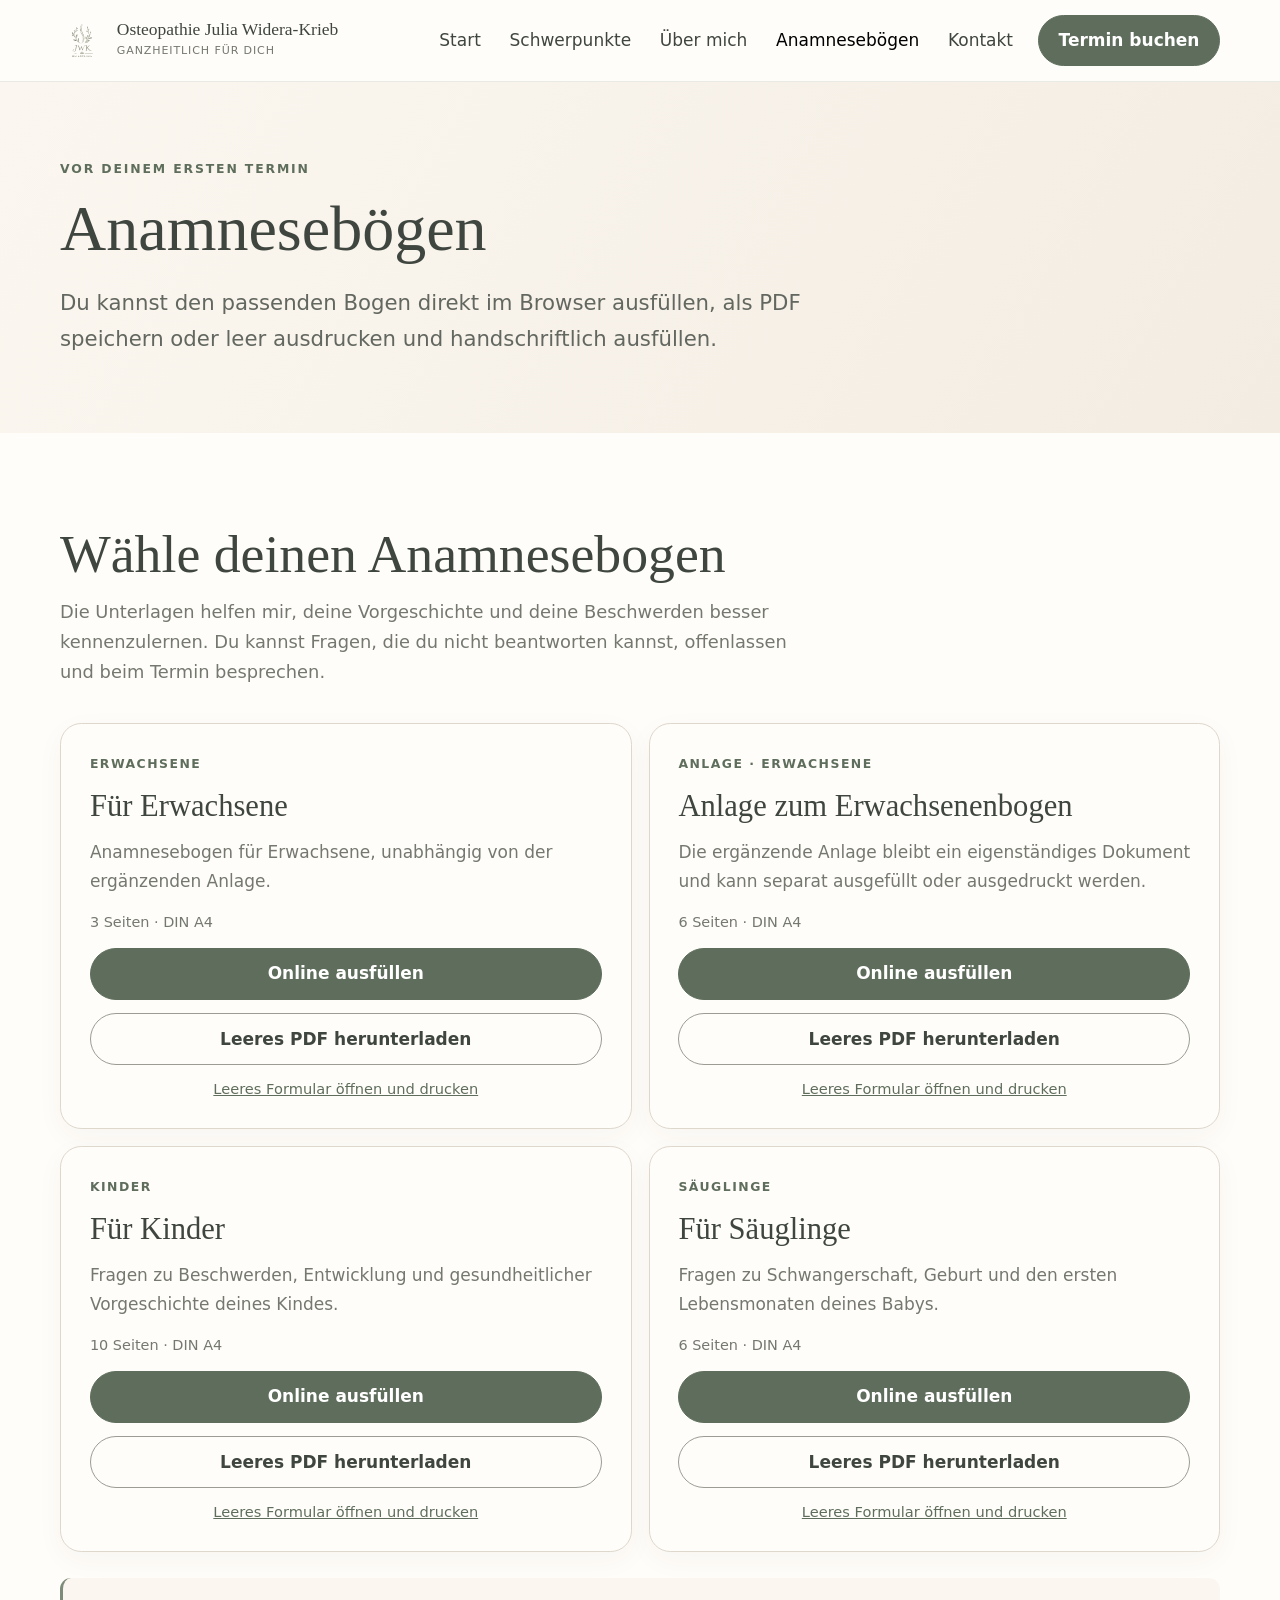
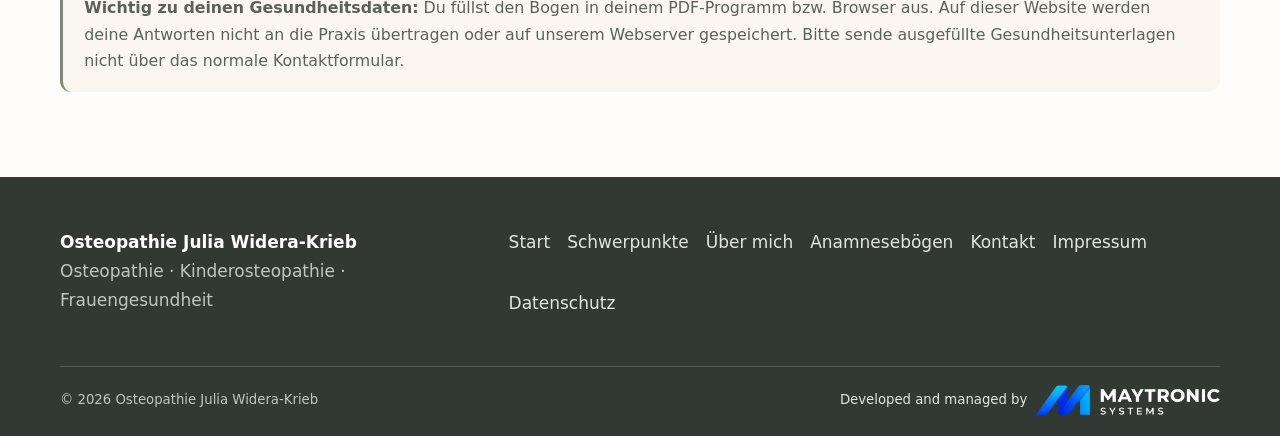
==== commit f781ca39: "Remove numbering from anamnesis category cards" ====
--- a/anamneseboegen.html
+++ b/anamneseboegen.html
@@ -48,7 +48,7 @@
         <div class="row g-3">
           <div class="col-lg-6">
             <article class="anamnesis-card">
-              <span class="anamnesis-type">01 · Erwachsene</span>
+              <span class="anamnesis-type">Erwachsene</span>
               <h3>Für Erwachsene</h3>
               <p>Anamnesebogen für Erwachsene, unabhängig von der ergänzenden Anlage.</p>
               <div class="anamnesis-pages">3 Seiten · DIN A4</div>
@@ -59,7 +59,7 @@
           </div>
           <div class="col-lg-6">
             <article class="anamnesis-card">
-              <span class="anamnesis-type">02 · Anlage · Erwachsene</span>
+              <span class="anamnesis-type">Anlage · Erwachsene</span>
               <h3>Anlage zum Erwachsenenbogen</h3>
               <p>Die ergänzende Anlage bleibt ein eigenständiges Dokument und kann separat ausgefüllt oder ausgedruckt werden.</p>
               <div class="anamnesis-pages">6 Seiten · DIN A4</div>
@@ -70,7 +70,7 @@
           </div>
           <div class="col-lg-6">
             <article class="anamnesis-card">
-              <span class="anamnesis-type">03 · Kinder</span>
+              <span class="anamnesis-type">Kinder</span>
               <h3>Für Kinder</h3>
               <p>Fragen zu Beschwerden, Entwicklung und gesundheitlicher Vorgeschichte deines Kindes.</p>
               <div class="anamnesis-pages">10 Seiten · DIN A4</div>
@@ -81,7 +81,7 @@
           </div>
           <div class="col-lg-6">
             <article class="anamnesis-card">
-              <span class="anamnesis-type">04 · Säuglinge</span>
+              <span class="anamnesis-type">Säuglinge</span>
               <h3>Für Säuglinge</h3>
               <p>Fragen zu Schwangerschaft, Geburt und den ersten Lebensmonaten deines Babys.</p>
               <div class="anamnesis-pages">6 Seiten · DIN A4</div>
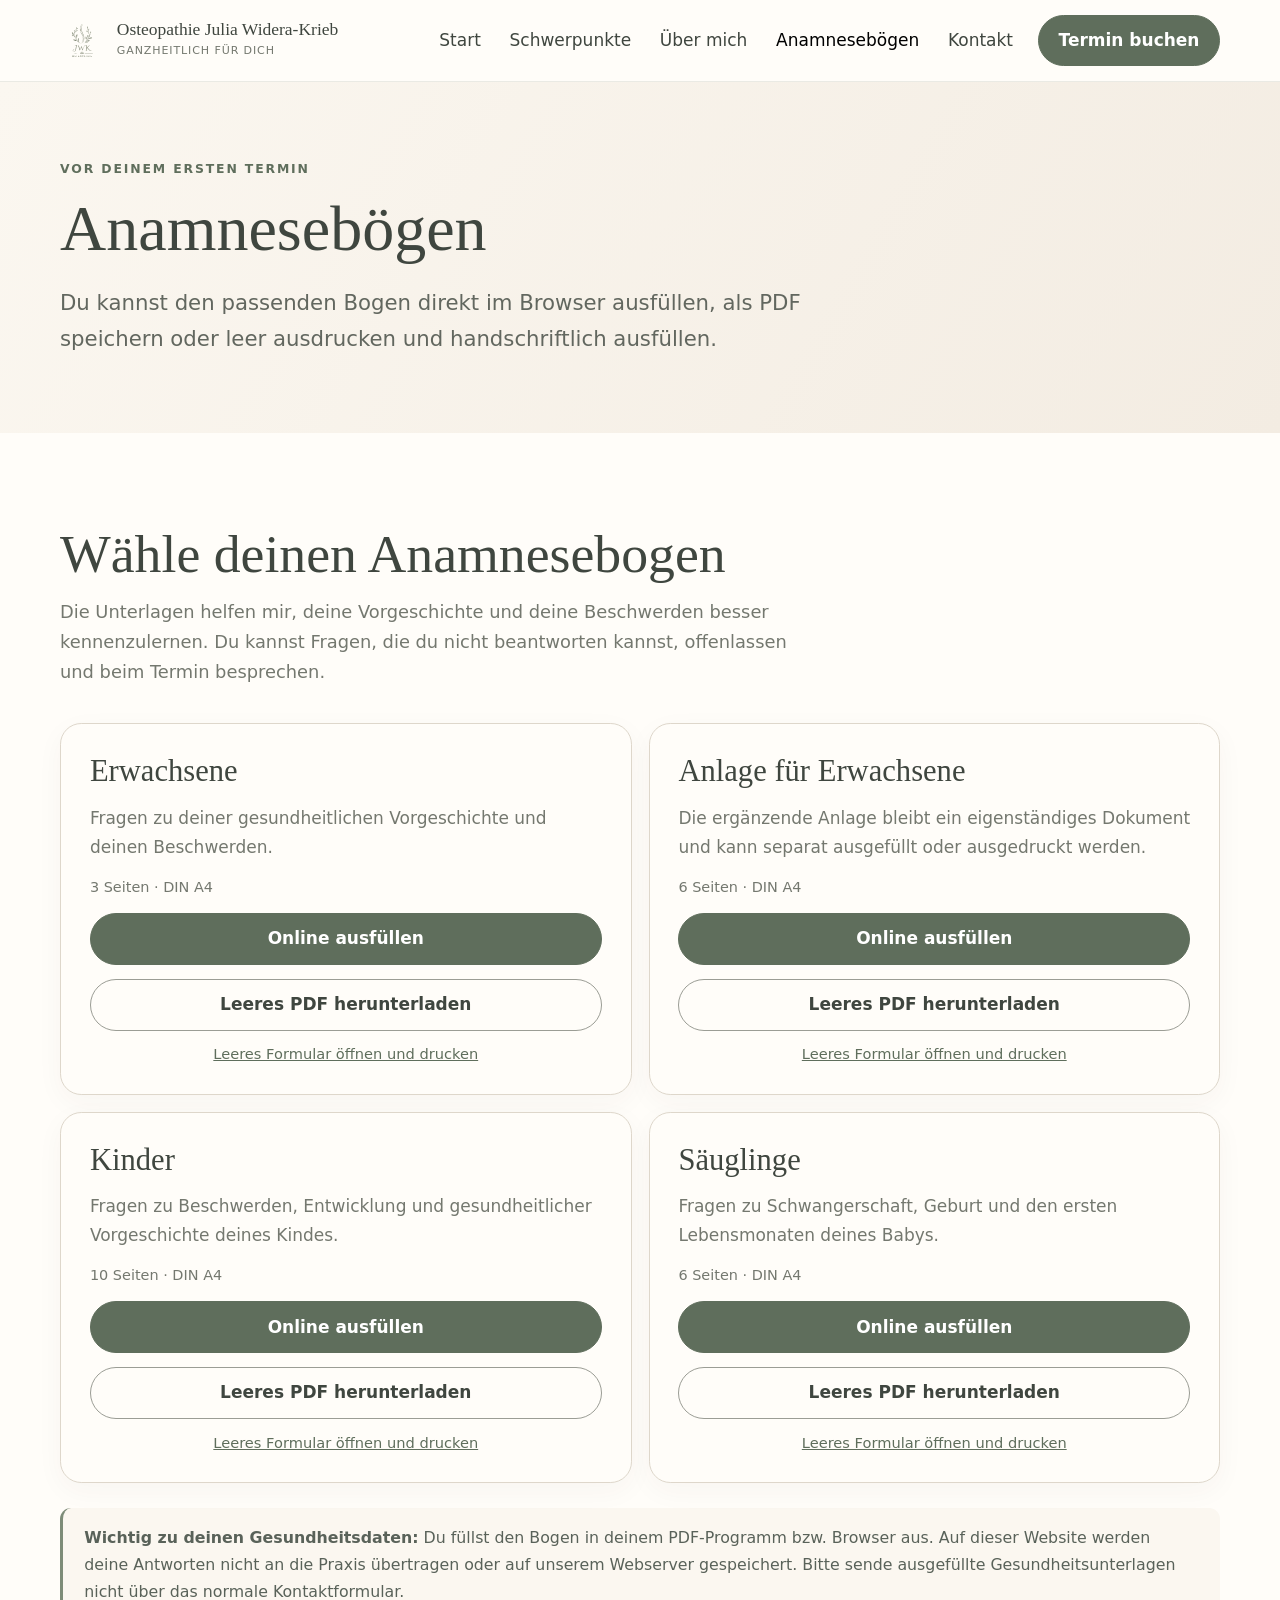
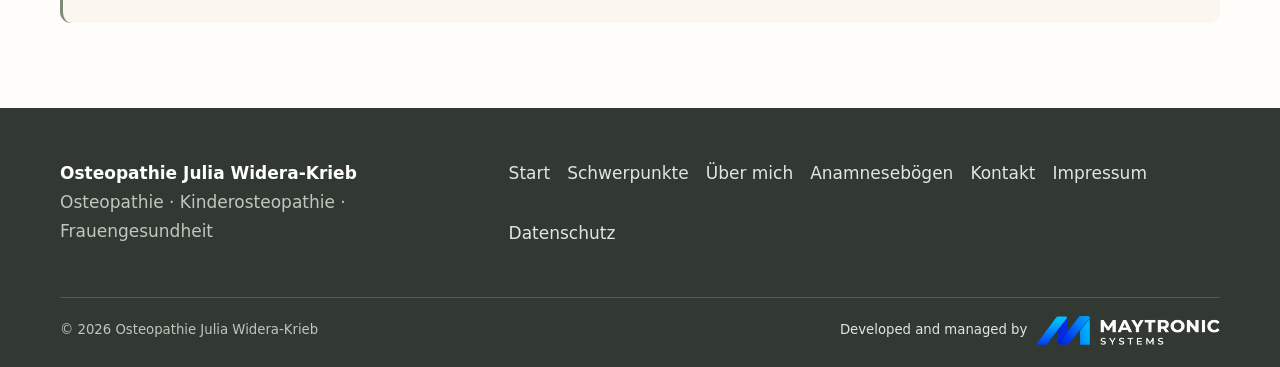
==== commit 4c2afedf: "Simplify anamnesis card headings and remove duplicate labels" ====
--- a/anamneseboegen.html
+++ b/anamneseboegen.html
@@ -48,9 +48,8 @@
         <div class="row g-3">
           <div class="col-lg-6">
             <article class="anamnesis-card">
-              <span class="anamnesis-type">Erwachsene</span>
-              <h3>Für Erwachsene</h3>
-              <p>Anamnesebogen für Erwachsene, unabhängig von der ergänzenden Anlage.</p>
+              <h3>Erwachsene</h3>
+              <p>Fragen zu deiner gesundheitlichen Vorgeschichte und deinen Beschwerden.</p>
               <div class="anamnesis-pages">3 Seiten · DIN A4</div>
               <button type="button" class="btn btn-primary w-100 anamnesis-view" data-file="assets/anamnese/Anamnese_Erwachsene_Julia_Widera-Krieb.pdf" data-title="Anamnese für Erwachsene">Online ausfüllen</button>
               <a class="btn btn-outline-secondary w-100" href="assets/anamnese/Anamnese_Erwachsene_Julia_Widera-Krieb.pdf" download>Leeres PDF herunterladen</a>
@@ -59,8 +58,7 @@
           </div>
           <div class="col-lg-6">
             <article class="anamnesis-card">
-              <span class="anamnesis-type">Anlage · Erwachsene</span>
-              <h3>Anlage zum Erwachsenenbogen</h3>
+              <h3>Anlage für Erwachsene</h3>
               <p>Die ergänzende Anlage bleibt ein eigenständiges Dokument und kann separat ausgefüllt oder ausgedruckt werden.</p>
               <div class="anamnesis-pages">6 Seiten · DIN A4</div>
               <button type="button" class="btn btn-primary w-100 anamnesis-view" data-file="assets/anamnese/Anamnese_Anhang_Erwachsene_Julia_Widera-Krieb.pdf" data-title="Anlage zum Anamnesebogen für Erwachsene">Online ausfüllen</button>
@@ -70,8 +68,7 @@
           </div>
           <div class="col-lg-6">
             <article class="anamnesis-card">
-              <span class="anamnesis-type">Kinder</span>
-              <h3>Für Kinder</h3>
+              <h3>Kinder</h3>
               <p>Fragen zu Beschwerden, Entwicklung und gesundheitlicher Vorgeschichte deines Kindes.</p>
               <div class="anamnesis-pages">10 Seiten · DIN A4</div>
               <button type="button" class="btn btn-primary w-100 anamnesis-view" data-file="assets/anamnese/Anamnese_Kinder_Julia_Widera-Krieb.pdf" data-title="Anamnese für Kinder">Online ausfüllen</button>
@@ -81,8 +78,7 @@
           </div>
           <div class="col-lg-6">
             <article class="anamnesis-card">
-              <span class="anamnesis-type">Säuglinge</span>
-              <h3>Für Säuglinge</h3>
+              <h3>Säuglinge</h3>
               <p>Fragen zu Schwangerschaft, Geburt und den ersten Lebensmonaten deines Babys.</p>
               <div class="anamnesis-pages">6 Seiten · DIN A4</div>
               <button type="button" class="btn btn-primary w-100 anamnesis-view" data-file="assets/anamnese/Anamnese_Saeuglinge_Julia_Widera-Krieb.pdf" data-title="Anamnese für Säuglinge">Online ausfüllen</button>
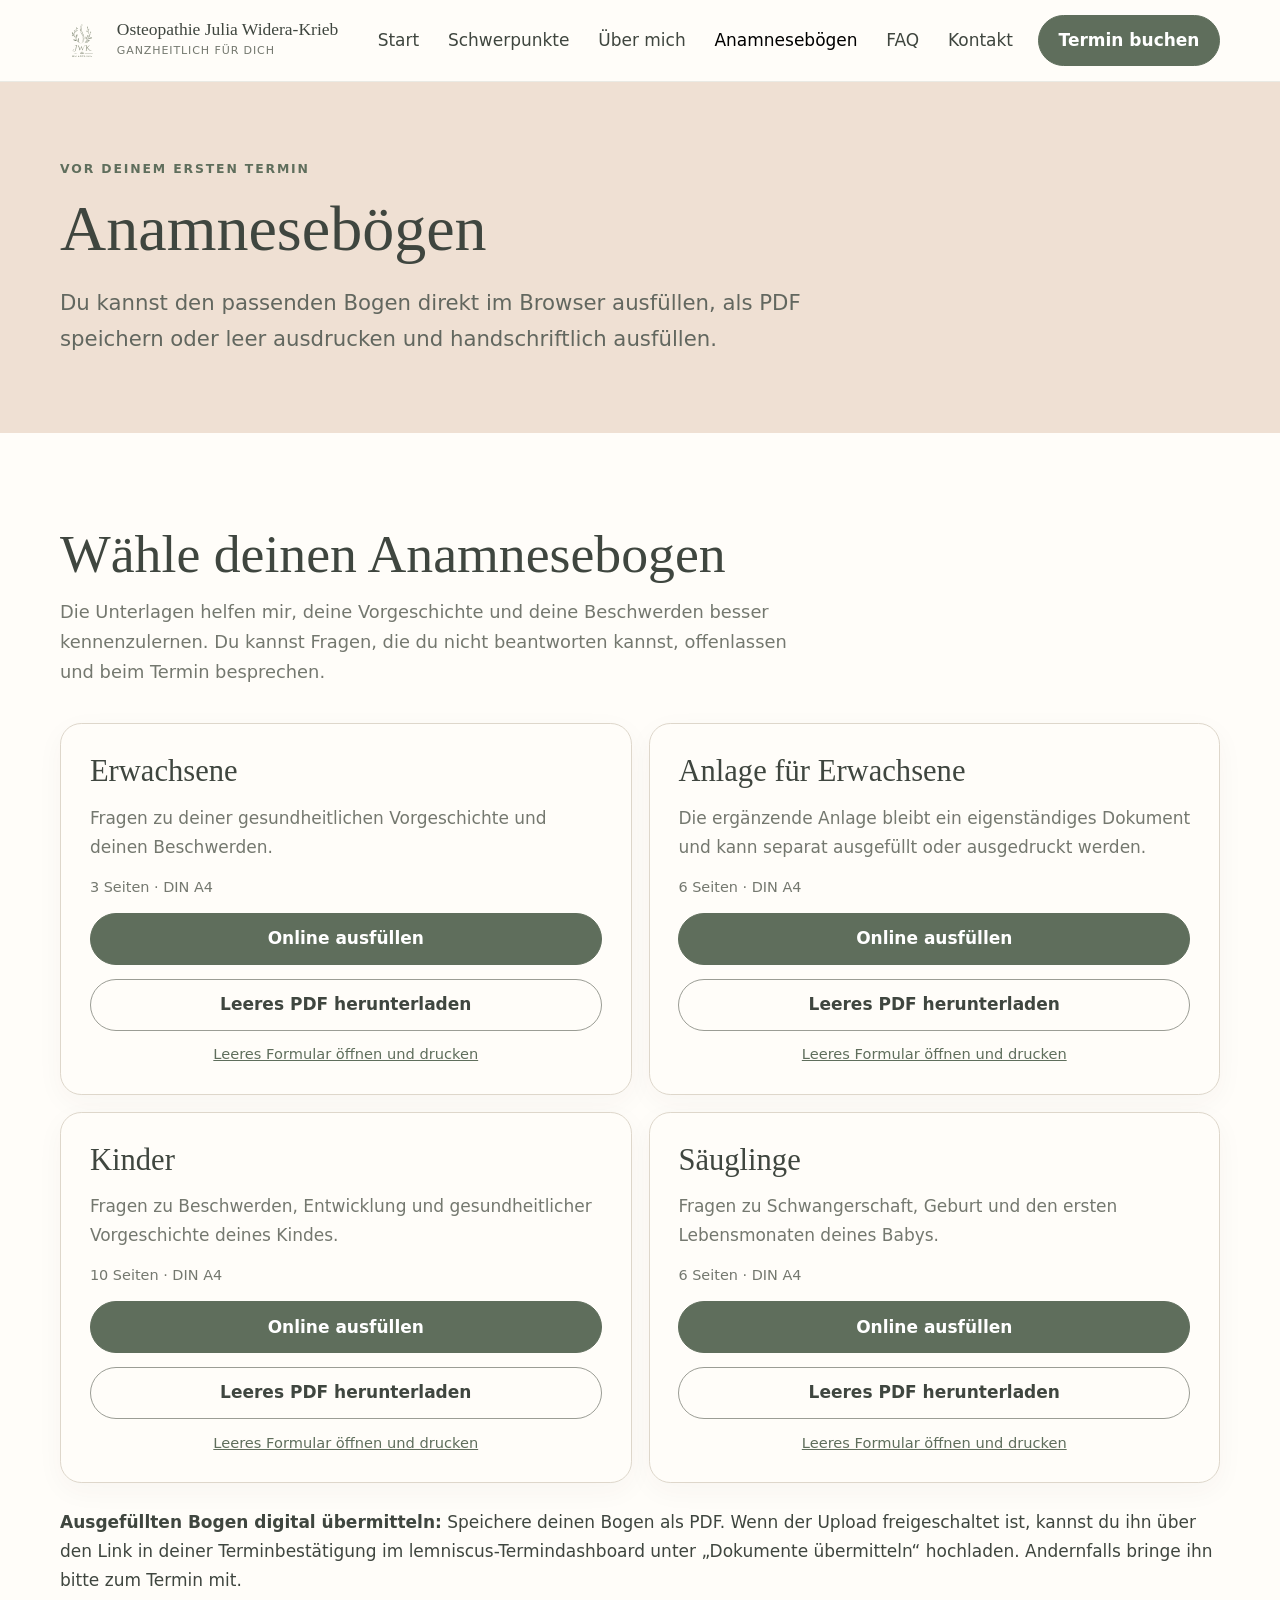
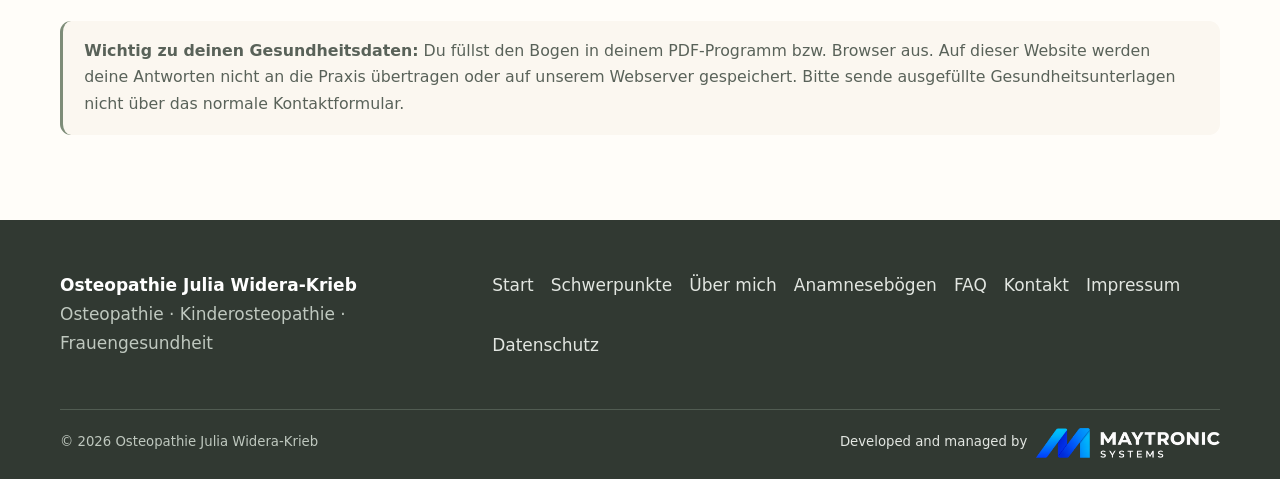
==== commit f602c4e7: "Link FAQ and explain lemniscus document upload" ====
--- a/anamneseboegen.html
+++ b/anamneseboegen.html
@@ -25,6 +25,7 @@
           <li><a class="nav-link" href="leistungen.html">Schwerpunkte</a></li>
           <li><a class="nav-link" href="ueber-uns.html">Über mich</a></li>
           <li><a class="nav-link active" aria-current="page" href="anamneseboegen.html">Anamnesebögen</a></li>
+          <li><a class="nav-link" href="faq.html">FAQ</a></li>
           <li><a class="nav-link" href="kontakt.html">Kontakt</a></li>
           <li><a class="btn btn-primary ms-lg-2" href="index.html#termin">Termin buchen</a></li>
         </ul>
@@ -87,6 +88,10 @@
             </article>
           </div>
         </div>
+        <div class="anamnesis-upload-tip mt-4" role="note">
+          <strong>Ausgefüllten Bogen digital übermitteln:</strong>
+          Speichere deinen Bogen als PDF. Wenn der Upload freigeschaltet ist, kannst du ihn über den Link in deiner Terminbestätigung im lemniscus-Termindashboard unter „Dokumente übermitteln“ hochladen. Andernfalls bringe ihn bitte zum Termin mit.
+        </div>
         <div class="anamnesis-notice mt-4" role="note">
           <strong>Wichtig zu deinen Gesundheitsdaten:</strong>
           Du füllst den Bogen in deinem PDF-Programm bzw. Browser aus. Auf dieser Website werden deine Antworten nicht an die Praxis übertragen oder auf unserem Webserver gespeichert. Bitte sende ausgefüllte Gesundheitsunterlagen nicht über das normale Kontaktformular.
@@ -123,6 +128,7 @@
           <a href="leistungen.html">Schwerpunkte</a>
           <a href="ueber-uns.html">Über mich</a>
           <a href="anamneseboegen.html">Anamnesebögen</a>
+          <a href="faq.html">FAQ</a>
           <a href="kontakt.html">Kontakt</a>
           <a href="impressum.html">Impressum</a>
           <a href="datenschutz.html">Datenschutz</a>
--- a/assets/style.css
+++ b/assets/style.css
@@ -1,4 +1,4 @@
-:root{--sand:#e9dfd1;--sand-light:#f3ece2;--cream:#fbf7f0;--paper:#fffdf9;--sage:#7d8c78;--sage-dark:#5f6e5c;--ink:#3f463f;--muted:#74786f;--line:#ded7cb;--shadow:0 18px 50px rgba(70,62,49,.09)}html{scroll-behavior:smooth;font-size:17px}body{margin:0;font-family:system-ui,-apple-system,"Segoe UI",sans-serif;color:var(--ink);background:var(--paper);line-height:1.7}h1,h2,h3,.brand-title{font-family:Georgia,"Times New Roman",serif;font-weight:400}a{color:var(--sage-dark)}.container{width:calc(100% - 2rem);max-width:1160px!important;margin-inline:auto!important;padding-inline:0!important}.navbar{min-height:82px;background:rgba(255,253,249,.94)!important;backdrop-filter:blur(12px);border-color:rgba(125,140,120,.16)!important}.navbar-brand{display:flex;align-items:center;gap:.75rem;color:var(--ink);text-decoration:none}.brand-mark{width:44px;height:44px;display:grid;place-items:center;overflow:hidden;background:transparent;flex:0 0 44px}.brand-mark img{width:100%;height:100%;display:block;object-fit:contain;object-position:center}.brand-title{display:block;font-size:1.03rem;line-height:1.1}.navbar-brand small{display:block;color:var(--muted);font-size:.65rem;letter-spacing:.08em;text-transform:uppercase;margin-top:.2rem}.navbar .navbar-nav{display:flex;flex-direction:row;align-items:center;gap:.25rem;list-style:none;margin:0 0 0 auto;padding:0}.navbar .navbar-nav>li{list-style:none}.nav-link{color:var(--ink);font-weight:500;padding:.55rem .72rem!important}.nav-link:hover,.nav-link.active{color:var(--sage-dark)}.btn{border-radius:999px;font-weight:650;padding:.72rem 1.15rem}.btn-primary{background:var(--sage-dark);border-color:var(--sage-dark)}.btn-primary:hover{background:#52614f;border-color:#52614f}.btn-outline-secondary{border-color:#9b9d95;color:var(--ink)}.btn-outline-secondary:hover{background:var(--sand-light);color:var(--ink);border-color:#8b8e86}.eyebrow{text-transform:uppercase;letter-spacing:.15em;font-weight:700;color:var(--sage-dark);font-size:.73rem}.intro{position:relative;min-height:610px;display:flex;align-items:center;overflow:hidden;background:#efe0d3}.intro .container{position:relative;z-index:2}.intro-copy{max-width:600px;padding:4.5rem 0;position:relative;z-index:2}.intro h1{font-size:clamp(3rem,6vw,5.5rem);line-height:1.02;margin:.6rem 0 1.25rem;color:#4b5148}.intro h1 em{display:block;color:var(--sage-dark);font-style:italic;font-size:.62em;margin-top:.15em}.intro .lead{font-size:1.12rem;color:#62675f;max-width:590px;margin-bottom:1.5rem}.hero-visual{position:absolute;top:0;right:0;width:46%;height:100%;display:flex;align-items:center;justify-content:center;padding:2rem 2.5rem 2rem 1.5rem;overflow:hidden;background:#efe0d3}.hero-visual img{display:block;width:100%;height:100%;max-width:560px;max-height:88%;object-fit:contain;object-position:center;-webkit-mask-image:radial-gradient(ellipse 75% 75% at center,#000 50%,transparent 67%);mask-image:radial-gradient(ellipse 75% 75% at center,#000 50%,transparent 67%)}.hero-visual:after{display:none}.quote-strip{padding:1.35rem 0;background:var(--sage-dark);color:#fff;text-align:center;font-family:Georgia,serif;font-size:1.15rem}.section{padding:5rem 0}.section-soft{background:var(--cream)}.section-head{max-width:760px;margin-bottom:2.1rem}.section-head.center{text-align:center;margin-inline:auto}.section-head h2{font-size:clamp(2.25rem,4.2vw,3.6rem);line-height:1.08;margin:.4rem 0 .8rem}.section-head p{color:var(--muted);font-size:1.05rem}.service-card{height:100%;display:flex;flex-direction:column;text-decoration:none;color:var(--ink);background:rgba(255,253,249,.75);border:1px solid var(--line);border-radius:1.35rem;padding:1.6rem;transition:.22s ease}.service-card:hover{transform:translateY(-4px);box-shadow:var(--shadow);border-color:#c9c0b3}.service-number{font-family:Georgia,serif;color:var(--sage);font-size:1.5rem}.service-card h3{font-size:1.55rem;margin:.7rem 0 .45rem}.service-card p{color:var(--muted);margin-bottom:1rem}.service-card .more{margin-top:auto;font-weight:650;color:var(--sage-dark)}.about-grid{display:grid;grid-template-columns:minmax(0,.86fr) minmax(0,1.14fr);gap:4.5rem;align-items:center}.portrait-frame{position:relative;padding:1.15rem 0 0 1.15rem}.portrait-frame:before{content:"";position:absolute;inset:0 13% 11% 0;background:var(--sand);border-radius:45% 45% 1.4rem 1.4rem}.portrait-frame img{position:relative;width:100%;max-height:650px;object-fit:cover;object-position:center;border-radius:46% 46% 1.4rem 1.4rem;box-shadow:var(--shadow)}.about-copy h2{font-size:clamp(2.4rem,4.4vw,3.8rem);line-height:1.08;margin:.5rem 0 1rem}.about-copy p{color:#62675f}.signature{font-family:cursive;font-size:1.6rem;color:var(--sage-dark);margin-top:1.25rem}.booking-section{padding:5rem 0;background:var(--sand-light);scroll-margin-top:90px}.booking-shell{max-width:920px;margin:2rem auto 0;background:var(--paper);border:1px solid var(--line);border-radius:1.35rem;overflow:hidden;box-shadow:var(--shadow)}.booking-top{display:flex;align-items:center;gap:.55rem;padding:1rem 1.2rem;border-bottom:1px solid var(--line)}.status-dot{width:9px;height:9px;background:#75966f;border-radius:50%}.page-hero{padding:4.2rem 0 3.5rem;background:linear-gradient(120deg,var(--cream),var(--sand-light))}.page-hero h1{font-size:clamp(2.7rem,5vw,4.7rem);margin:.5rem 0 0}.page-content{padding:4rem 0}.content-card{background:var(--paper);border:1px solid var(--line);border-radius:1.25rem;padding:1.6rem;height:100%}.treatment{padding:2rem 0;border-bottom:1px solid var(--line)}.treatment:last-child{border-bottom:0}.treatment h2{font-size:2rem}.treatment p,.treatment li{color:#62675f}.treatment ul{columns:2;gap:2rem;padding-left:1.15rem}.qualifications{display:grid;grid-template-columns:repeat(2,minmax(0,1fr));gap:.7rem;margin-top:1.3rem}.qualification{background:var(--cream);border:1px solid var(--line);border-radius:.85rem;padding:.75rem .9rem}.contact-card{background:var(--cream);border:1px solid var(--line);border-radius:1.2rem;padding:1.7rem}.contact-form-card h2{margin:.35rem 0 .55rem}.contact-form-intro{color:var(--muted);margin-bottom:1.35rem}.contact-form{display:grid;gap:1rem}.form-field{display:grid;gap:.35rem}.form-field label{font-weight:700;font-size:.92rem;color:var(--ink)}.form-field input,.form-field textarea{width:100%;border:1px solid #cfc6b9;border-radius:.75rem;background:var(--paper);color:var(--ink);padding:.78rem .9rem;font:inherit;outline:none;transition:border-color .2s,box-shadow .2s}.form-field textarea{resize:vertical;min-height:150px}.form-field input:focus,.form-field textarea:focus{border-color:var(--sage);box-shadow:0 0 0 .2rem rgba(125,140,120,.16)}.contact-consent{display:flex;gap:.65rem;align-items:flex-start;margin-top:.15rem}.contact-consent .form-check-input{flex:0 0 auto;margin-top:.35rem;border-color:#aaa294}.contact-consent .form-check-input:checked{background-color:var(--sage-dark);border-color:var(--sage-dark)}.contact-consent .form-check-label{font-size:.86rem;color:#65685f;line-height:1.5}.contact-form-note{font-size:.82rem;color:var(--muted);margin:0}.contact-direct{font-size:.9rem;color:var(--muted);margin:1.25rem 0 0;padding-top:1rem;border-top:1px solid var(--line)}.form-honeypot{position:absolute!important;left:-9999px!important;width:1px!important;height:1px!important;overflow:hidden!important}.contact-note{background:#f5efe4;border-left:4px solid var(--sage);padding:1rem 1.15rem;border-radius:.55rem;color:#66685f}.legal{max-width:900px}.legal h2{font-size:1.45rem;margin-top:2rem}.notice{background:#fff5d9;border-left:4px solid #bd9145;padding:1rem 1.1rem;border-radius:.5rem}.info-band{background:#465047;color:#fff;padding:2.9rem 0}.info-band p{margin:.35rem 0 0;color:#dde3dc}.info-band a{color:#fff}footer{background:#313932;color:#fff;padding:3rem 0 1.2rem}.footer-main{display:flex;justify-content:space-between;gap:2rem}.footer-main p,.footer-bottom{color:#bfc8bf}.footer-links{display:flex;flex-wrap:wrap;gap:1rem}.footer-links a,.footer-bottom a{color:#e2e6e1;text-decoration:none}.footer-bottom{border-top:1px solid #515c52;margin-top:2rem;padding-top:1rem;display:flex;justify-content:space-between;align-items:center;font-size:.78rem;gap:1rem}.footer-credit{display:flex;align-items:center;gap:.45rem;color:#bfc8bf;text-decoration:none;white-space:nowrap}.footer-credit img{display:block;width:185px;height:auto;max-width:42vw}.mobile-book{display:none}@media(max-width:991.98px){.intro{min-height:540px}.intro-copy{max-width:54%}.hero-visual{width:48%;padding:1.5rem 1.5rem 1.5rem 1rem}.about-grid{gap:2.6rem}.navbar .navbar-collapse.show .navbar-nav,.navbar .navbar-collapse.collapsing .navbar-nav{flex-direction:column;align-items:stretch;gap:.1rem;margin:.65rem 0 0}.navbar .navbar-collapse.show .navbar-nav .btn,.navbar .navbar-collapse.collapsing .navbar-nav .btn{display:block;text-align:center;margin:.35rem 0 0!important}.treatment ul{columns:1}}@media(max-width:767.98px){html{font-size:16px}.navbar{min-height:70px}.navbar-brand small{display:none}.intro{min-height:0;display:block;background:#efe0d3}.intro-copy{max-width:none;padding:2.7rem 0 2rem}.intro h1{font-size:2.7rem}.hero-visual{position:relative;width:100%;height:360px;padding:1.25rem 1rem;background:#efe0d3}.hero-visual img{max-width:520px;max-height:100%;margin:auto}.hero-visual:after{display:none}.section,.booking-section{padding:3.4rem 0}.about-grid{grid-template-columns:1fr;gap:2.2rem}.portrait-frame{max-width:520px;margin:auto}.qualifications{grid-template-columns:1fr}.footer-main,.footer-bottom{flex-direction:column;align-items:flex-start}.footer-credit{white-space:normal}.footer-credit img{width:165px;max-width:70vw}.mobile-book{display:block;position:fixed;z-index:1030;bottom:14px;left:14px;right:14px}.mobile-book a{display:block;text-align:center;background:var(--sage-dark);color:#fff;text-decoration:none;padding:.9rem;border-radius:999px;font-weight:700;box-shadow:0 8px 25px rgba(0,0,0,.18)}body{padding-bottom:76px}.info-band{text-align:center}}
+:root{--hero-sand:#efe0d3;--sand:#e9dfd1;--sand-light:#f3ece2;--cream:#fbf7f0;--paper:#fffdf9;--sage:#7d8c78;--sage-dark:#5f6e5c;--ink:#3f463f;--muted:#74786f;--line:#ded7cb;--shadow:0 18px 50px rgba(70,62,49,.09)}html{scroll-behavior:smooth;font-size:17px}body{margin:0;font-family:system-ui,-apple-system,"Segoe UI",sans-serif;color:var(--ink);background:var(--paper);line-height:1.7}h1,h2,h3,.brand-title{font-family:Georgia,"Times New Roman",serif;font-weight:400}a{color:var(--sage-dark)}.container{width:calc(100% - 2rem);max-width:1160px!important;margin-inline:auto!important;padding-inline:0!important}.navbar{min-height:82px;background:rgba(255,253,249,.94)!important;backdrop-filter:blur(12px);border-color:rgba(125,140,120,.16)!important}.navbar-brand{display:flex;align-items:center;gap:.75rem;color:var(--ink);text-decoration:none}.brand-mark{width:44px;height:44px;display:grid;place-items:center;overflow:hidden;background:transparent;flex:0 0 44px}.brand-mark img{width:100%;height:100%;display:block;object-fit:contain;object-position:center}.brand-title{display:block;font-size:1.03rem;line-height:1.1}.navbar-brand small{display:block;color:var(--muted);font-size:.65rem;letter-spacing:.08em;text-transform:uppercase;margin-top:.2rem}.navbar .navbar-nav{display:flex;flex-direction:row;align-items:center;gap:.25rem;list-style:none;margin:0 0 0 auto;padding:0}.navbar .navbar-nav>li{list-style:none}.nav-link{color:var(--ink);font-weight:500;padding:.55rem .72rem!important}.nav-link:hover,.nav-link.active{color:var(--sage-dark)}.btn{border-radius:999px;font-weight:650;padding:.72rem 1.15rem}.btn-primary{--bs-btn-color:#fff;--bs-btn-hover-color:#fff;--bs-btn-active-color:#fff;--bs-btn-disabled-color:#fff;background:var(--sage-dark);border-color:var(--sage-dark);color:#fff}.btn-primary:hover,.btn-primary:focus-visible,.btn-primary:active,.btn-primary.active{background:#52614f;border-color:#52614f;color:#fff}.btn-outline-secondary{border-color:#9b9d95;color:var(--ink)}.btn-outline-secondary:hover{background:var(--sand-light);color:var(--ink);border-color:#8b8e86}.eyebrow{text-transform:uppercase;letter-spacing:.15em;font-weight:700;color:var(--sage-dark);font-size:.73rem}.intro{position:relative;min-height:610px;display:flex;align-items:center;overflow:hidden;background:var(--hero-sand)}.intro .container{position:relative;z-index:2}.intro-copy{max-width:600px;padding:4.5rem 0;position:relative;z-index:2}.intro h1{font-size:clamp(3rem,6vw,5.5rem);line-height:1.02;margin:.6rem 0 1.25rem;color:#4b5148}.intro h1 em{display:block;color:var(--sage-dark);font-style:italic;font-size:.62em;margin-top:.15em}.intro .lead{font-size:1.12rem;color:#62675f;max-width:590px;margin-bottom:1.5rem}.hero-visual{position:absolute;top:0;right:0;width:46%;height:100%;display:flex;align-items:center;justify-content:center;padding:2rem 2.5rem 2rem 1.5rem;overflow:hidden;background:var(--hero-sand)}.hero-visual img{display:block;width:100%;height:100%;max-width:560px;max-height:88%;object-fit:contain;object-position:center;-webkit-mask-image:radial-gradient(ellipse 75% 75% at center,#000 50%,transparent 67%);mask-image:radial-gradient(ellipse 75% 75% at center,#000 50%,transparent 67%)}.hero-visual:after{display:none}.quote-strip{padding:1.35rem 0;background:var(--sage-dark);color:#fff;text-align:center;font-family:Georgia,serif;font-size:1.15rem}.section{padding:5rem 0}.section-soft{background:var(--cream)}.section-head{max-width:760px;margin-bottom:2.1rem}.section-head.center{text-align:center;margin-inline:auto}.section-head h2{font-size:clamp(2.25rem,4.2vw,3.6rem);line-height:1.08;margin:.4rem 0 .8rem}.section-head p{color:var(--muted);font-size:1.05rem}.service-card{height:100%;display:flex;flex-direction:column;text-decoration:none;color:var(--ink);background:rgba(255,253,249,.75);border:1px solid var(--line);border-radius:1.35rem;padding:1.6rem;transition:.22s ease}.service-card:hover{transform:translateY(-4px);box-shadow:var(--shadow);border-color:#c9c0b3}.service-number{font-family:Georgia,serif;color:var(--sage);font-size:1.5rem}.service-card h3{font-size:1.55rem;margin:.7rem 0 .45rem}.service-card p{color:var(--muted);margin-bottom:1rem}.service-card .more{margin-top:auto;font-weight:650;color:var(--sage-dark)}.about-grid{display:grid;grid-template-columns:minmax(0,.86fr) minmax(0,1.14fr);gap:4.5rem;align-items:center}.portrait-frame{position:relative;padding:1.15rem 0 0 1.15rem}.portrait-frame:before{content:"";position:absolute;inset:0 13% 11% 0;background:var(--sand);border-radius:45% 45% 1.4rem 1.4rem}.portrait-frame img{position:relative;width:100%;max-height:650px;object-fit:cover;object-position:center;border-radius:46% 46% 1.4rem 1.4rem;box-shadow:var(--shadow)}.about-copy h2{font-size:clamp(2.4rem,4.4vw,3.8rem);line-height:1.08;margin:.5rem 0 1rem}.about-copy p{color:#62675f}.signature{font-family:cursive;font-size:1.6rem;color:var(--sage-dark);margin-top:1.25rem}.booking-section{padding:5rem 0;background:var(--sand-light);scroll-margin-top:90px}.booking-shell{max-width:920px;margin:2rem auto 0;background:var(--paper);border:1px solid var(--line);border-radius:1.35rem;overflow:hidden;box-shadow:var(--shadow)}.booking-top{display:flex;align-items:center;gap:.55rem;padding:1rem 1.2rem;border-bottom:1px solid var(--line)}.status-dot{width:9px;height:9px;background:#75966f;border-radius:50%}.page-hero{padding:4.2rem 0 3.5rem;background:var(--hero-sand)}.page-hero h1{font-size:clamp(2.7rem,5vw,4.7rem);margin:.5rem 0 0}.page-content{padding:4rem 0}.content-card{background:var(--paper);border:1px solid var(--line);border-radius:1.25rem;padding:1.6rem;height:100%}.treatment{padding:2rem 0;border-bottom:1px solid var(--line)}.treatment:last-child{border-bottom:0}.treatment h2{font-size:2rem}.treatment p,.treatment li{color:#62675f}.treatment ul{columns:2;gap:2rem;padding-left:1.15rem}.qualifications{display:grid;grid-template-columns:repeat(2,minmax(0,1fr));gap:.7rem;margin-top:1.3rem}.qualification{background:var(--cream);border:1px solid var(--line);border-radius:.85rem;padding:.75rem .9rem}.contact-card{background:var(--cream);border:1px solid var(--line);border-radius:1.2rem;padding:1.7rem}.contact-form-card h2{margin:.35rem 0 .55rem}.contact-form-intro{color:var(--muted);margin-bottom:1.35rem}.contact-form{display:grid;gap:1rem}.form-field{display:grid;gap:.35rem}.form-field label{font-weight:700;font-size:.92rem;color:var(--ink)}.form-field input,.form-field textarea{width:100%;border:1px solid #cfc6b9;border-radius:.75rem;background:var(--paper);color:var(--ink);padding:.78rem .9rem;font:inherit;outline:none;transition:border-color .2s,box-shadow .2s}.form-field textarea{resize:vertical;min-height:150px}.form-field input:focus,.form-field textarea:focus{border-color:var(--sage);box-shadow:0 0 0 .2rem rgba(125,140,120,.16)}.contact-consent{display:flex;gap:.65rem;align-items:flex-start;margin-top:.15rem}.contact-consent .form-check-input{flex:0 0 auto;margin-top:.35rem;border-color:#aaa294}.contact-consent .form-check-input:checked{background-color:var(--sage-dark);border-color:var(--sage-dark)}.contact-consent .form-check-label{font-size:.86rem;color:#65685f;line-height:1.5}.contact-form-note{font-size:.82rem;color:var(--muted);margin:0}.contact-direct{font-size:.9rem;color:var(--muted);margin:1.25rem 0 0;padding-top:1rem;border-top:1px solid var(--line)}.form-honeypot{position:absolute!important;left:-9999px!important;width:1px!important;height:1px!important;overflow:hidden!important}.contact-note{background:#f5efe4;border-left:4px solid var(--sage);padding:1rem 1.15rem;border-radius:.55rem;color:#66685f}.legal{max-width:900px}.legal h2{font-size:1.45rem;margin-top:2rem}.notice{background:#fff5d9;border-left:4px solid #bd9145;padding:1rem 1.1rem;border-radius:.5rem}.info-band{background:#465047;color:#fff;padding:2.9rem 0}.info-band p{margin:.35rem 0 0;color:#dde3dc}.info-band a{color:#fff}footer{background:#313932;color:#fff;padding:3rem 0 1.2rem}.footer-main{display:flex;justify-content:space-between;gap:2rem}.footer-main p,.footer-bottom{color:#bfc8bf}.footer-links{display:flex;flex-wrap:wrap;gap:1rem}.footer-links a,.footer-bottom a{color:#e2e6e1;text-decoration:none}.footer-bottom{border-top:1px solid #515c52;margin-top:2rem;padding-top:1rem;display:flex;justify-content:space-between;align-items:center;font-size:.78rem;gap:1rem}.footer-credit{display:flex;align-items:center;gap:.45rem;color:#bfc8bf;text-decoration:none;white-space:nowrap}.footer-credit img{display:block;width:185px;height:auto;max-width:42vw}.mobile-book{display:none}@media(max-width:991.98px){.intro{min-height:540px}.intro-copy{max-width:54%}.hero-visual{width:48%;padding:1.5rem 1.5rem 1.5rem 1rem}.about-grid{gap:2.6rem}.navbar .navbar-collapse.show .navbar-nav,.navbar .navbar-collapse.collapsing .navbar-nav{flex-direction:column;align-items:stretch;gap:.1rem;margin:.65rem 0 0}.navbar .navbar-collapse.show .navbar-nav .btn,.navbar .navbar-collapse.collapsing .navbar-nav .btn{display:block;text-align:center;margin:.35rem 0 0!important}.treatment ul{columns:1}}@media(max-width:767.98px){html{font-size:16px}.navbar{min-height:70px}.navbar-brand small{display:none}.intro{min-height:0;display:block;background:var(--hero-sand)}.intro-copy{max-width:none;padding:2.7rem 0 2rem}.intro h1{font-size:2.7rem}.hero-visual{position:relative;width:100%;height:360px;padding:1.25rem 1rem;background:var(--hero-sand)}.hero-visual img{max-width:520px;max-height:100%;margin:auto}.hero-visual:after{display:none}.section,.booking-section{padding:3.4rem 0}.about-grid{grid-template-columns:1fr;gap:2.2rem}.portrait-frame{max-width:520px;margin:auto}.qualifications{grid-template-columns:1fr}.footer-main,.footer-bottom{flex-direction:column;align-items:flex-start}.footer-credit{white-space:normal}.footer-credit img{width:165px;max-width:70vw}.mobile-book{display:block;position:fixed;z-index:1030;bottom:14px;left:14px;right:14px}.mobile-book a{display:block;text-align:center;background:var(--sage-dark);color:#fff;text-decoration:none;padding:.9rem;border-radius:999px;font-weight:700;box-shadow:0 8px 25px rgba(0,0,0,.18)}body{padding-bottom:76px}.info-band{text-align:center}}
 
 /* Feminine treatment flow */
 .treatments-flow{
@@ -488,3 +488,173 @@
 .anamnesis-viewer{height:min(78vh,950px);min-height:520px;background:#e6e3dc;border:1px solid var(--line);border-radius:1rem;overflow:hidden}
 .anamnesis-viewer iframe{width:100%;height:100%;border:0}
 @media(max-width:767px){.anamnesis-card{padding:1.3rem}.anamnesis-viewer{display:none}}
+
+
+/* Responsive mobile rework: all overrides are restricted to the collapsed
+   navigation / mobile layouts. The desktop presentation remains unchanged. */
+.booking-mobile-cta,
+.booking-mobile-description{display:none}
+
+@media (max-width:991.98px){
+  /* Give the collapsed Bootstrap menu a dedicated row, even during animation. */
+  .navbar > .container{
+    display:flex;
+    flex-wrap:wrap;
+    align-items:center;
+    justify-content:space-between;
+    column-gap:.5rem;
+    min-width:0;
+  }
+  .navbar .navbar-brand{
+    flex:1 1 auto;
+    min-width:0;
+    max-width:calc(100% - 3.7rem);
+    margin-right:0;
+    gap:.55rem;
+  }
+  .navbar .navbar-brand > span:last-child{
+    min-width:0;
+    max-width:100%;
+  }
+  .navbar .brand-title{
+    font-size:clamp(.78rem,2.8vw,1.03rem);
+    line-height:1.22;
+    white-space:normal;
+    overflow-wrap:break-word;
+    hyphens:auto;
+  }
+  .navbar .navbar-toggler{
+    flex:0 0 auto;
+    margin-left:auto;
+    padding:.4rem .55rem;
+  }
+  .navbar .navbar-collapse{
+    flex-basis:100%;
+    width:100%;
+    min-width:0;
+  }
+  .navbar .navbar-nav{
+    flex-direction:column;
+    align-items:stretch;
+    width:100%;
+    gap:.1rem;
+    margin:.55rem 0 .35rem;
+    padding:0;
+  }
+  .navbar .navbar-nav > li{width:100%}
+  .navbar .nav-link{
+    display:block;
+    width:100%;
+    padding:.75rem .85rem!important;
+    border-radius:.7rem;
+  }
+  .navbar .nav-link:hover,
+  .navbar .nav-link.active{background:var(--sand-light)}
+  .navbar .navbar-nav .btn{
+    display:block;
+    width:100%;
+    max-width:100%;
+    margin:.45rem 0 0!important;
+    text-align:center;
+    white-space:normal;
+  }
+}
+
+@media (max-width:767.98px){
+  /* Prevent document-level sideways scrolling; resolve actual content widths
+     below instead of shrinking the whole website/viewport. */
+  html,body{
+    width:100%;
+    max-width:100%;
+    overflow-x:clip;
+  }
+  body > main,main > section,main > header,body > footer,.navbar{
+    max-width:100%;
+    min-width:0;
+  }
+  .container, .section-head, .about-copy, .contact-card,
+  .content-card, .qualification-group, .anamnesis-card,
+  .treatment-card, .postpartum-copy, .postpartum-details{
+    min-width:0;
+    max-width:100%;
+  }
+  .navbar{min-height:68px}
+  .navbar .brand-mark{width:36px;height:36px;flex-basis:36px}
+  .navbar .brand-title{font-size:clamp(.78rem,3.3vw,.95rem)}
+  .navbar .navbar-toggler{padding:.35rem .5rem}
+  .navbar .navbar-toggler-icon{width:1.3em;height:1.3em}
+
+  .page-hero{padding:2.8rem 0 2.5rem}
+  .page-hero h1{font-size:clamp(2rem,8.5vw,2.7rem);line-height:1.12}
+  .page-content{padding:3rem 0}
+  .intro-copy{padding:2.4rem 0 1.75rem}
+  .intro h1{font-size:clamp(2.15rem,9vw,2.7rem)}
+  .hero-visual{height:min(86vw,340px)}
+  .quote-strip{padding:1.2rem 1rem;font-size:1.02rem;line-height:1.5}
+  .section-head h2{font-size:clamp(2rem,8vw,2.7rem)}
+  .section-head p{font-size:1rem}
+  .service-card{padding:1.35rem}
+  .about-copy h2{font-size:clamp(2rem,8vw,2.7rem)}
+  .content-card,.contact-card{padding:1.3rem}
+  .form-field, .contact-form{min-width:0}
+  .form-field input,.form-field textarea{max-width:100%;min-width:0}
+  h1,h2,h3,.eyebrow,.qualification,.contact-card,.legal,
+  .footer-links,.booking-help,.anamnesis-card{
+    overflow-wrap:break-word;
+  }
+  .treatment-inline-link{min-width:0;overflow-wrap:break-word}
+  .footer-main,.footer-bottom,.footer-links{max-width:100%;min-width:0}
+  .footer-links{gap:.7rem 1rem}
+  .footer-credit{min-width:0;flex-wrap:wrap}
+
+  /* Lemniscus officially needs 400px minimum width for its embedded UI.
+     Phones instead receive the provider's own mobile-friendly booking page,
+     without introducing any horizontally scrollable panel on this website. */
+  .booking-shell{width:100%;max-width:100%;margin-top:1.5rem}
+  .booking-top{flex-wrap:wrap;row-gap:.2rem;padding:.85rem 1rem}
+  .booking-embed-scroll,.booking-small-screen-hint,
+  .booking-desktop-description{display:none!important}
+  .booking-mobile-description{display:inline}
+  .booking-mobile-cta{
+    display:grid;
+    gap:1rem;
+    justify-items:stretch;
+    padding:1.5rem 1.15rem 1.6rem;
+    background:var(--paper);
+  }
+  .booking-mobile-cta p{
+    margin:0;
+    color:#62675f;
+    line-height:1.65;
+  }
+  .booking-mobile-cta .btn{
+    display:block;
+    width:100%;
+    max-width:100%;
+    padding:.9rem 1rem;
+    text-align:center;
+    white-space:normal;
+  }
+  .booking-help{padding:1rem 1.15rem}
+  .mobile-book{
+    left:max(12px,env(safe-area-inset-left));
+    right:max(12px,env(safe-area-inset-right));
+    bottom:max(12px,env(safe-area-inset-bottom));
+  }
+  .mobile-book a{
+    min-height:48px;
+    display:flex;
+    align-items:center;
+    justify-content:center;
+  }
+}
+
+@media (max-width:359.98px){
+  .navbar .brand-mark{width:32px;height:32px;flex-basis:32px}
+  .navbar .brand-title{font-size:.76rem}
+  .navbar .navbar-brand{gap:.4rem}
+  .navbar .navbar-toggler{padding:.3rem .4rem}
+  .postpartum-copy{padding:1.65rem 1rem .75rem}
+  .postpartum-details{margin:.45rem .7rem .7rem;padding:1.5rem 1rem}
+  .treatment-card{padding:1.5rem 1rem 1.3rem}
+}
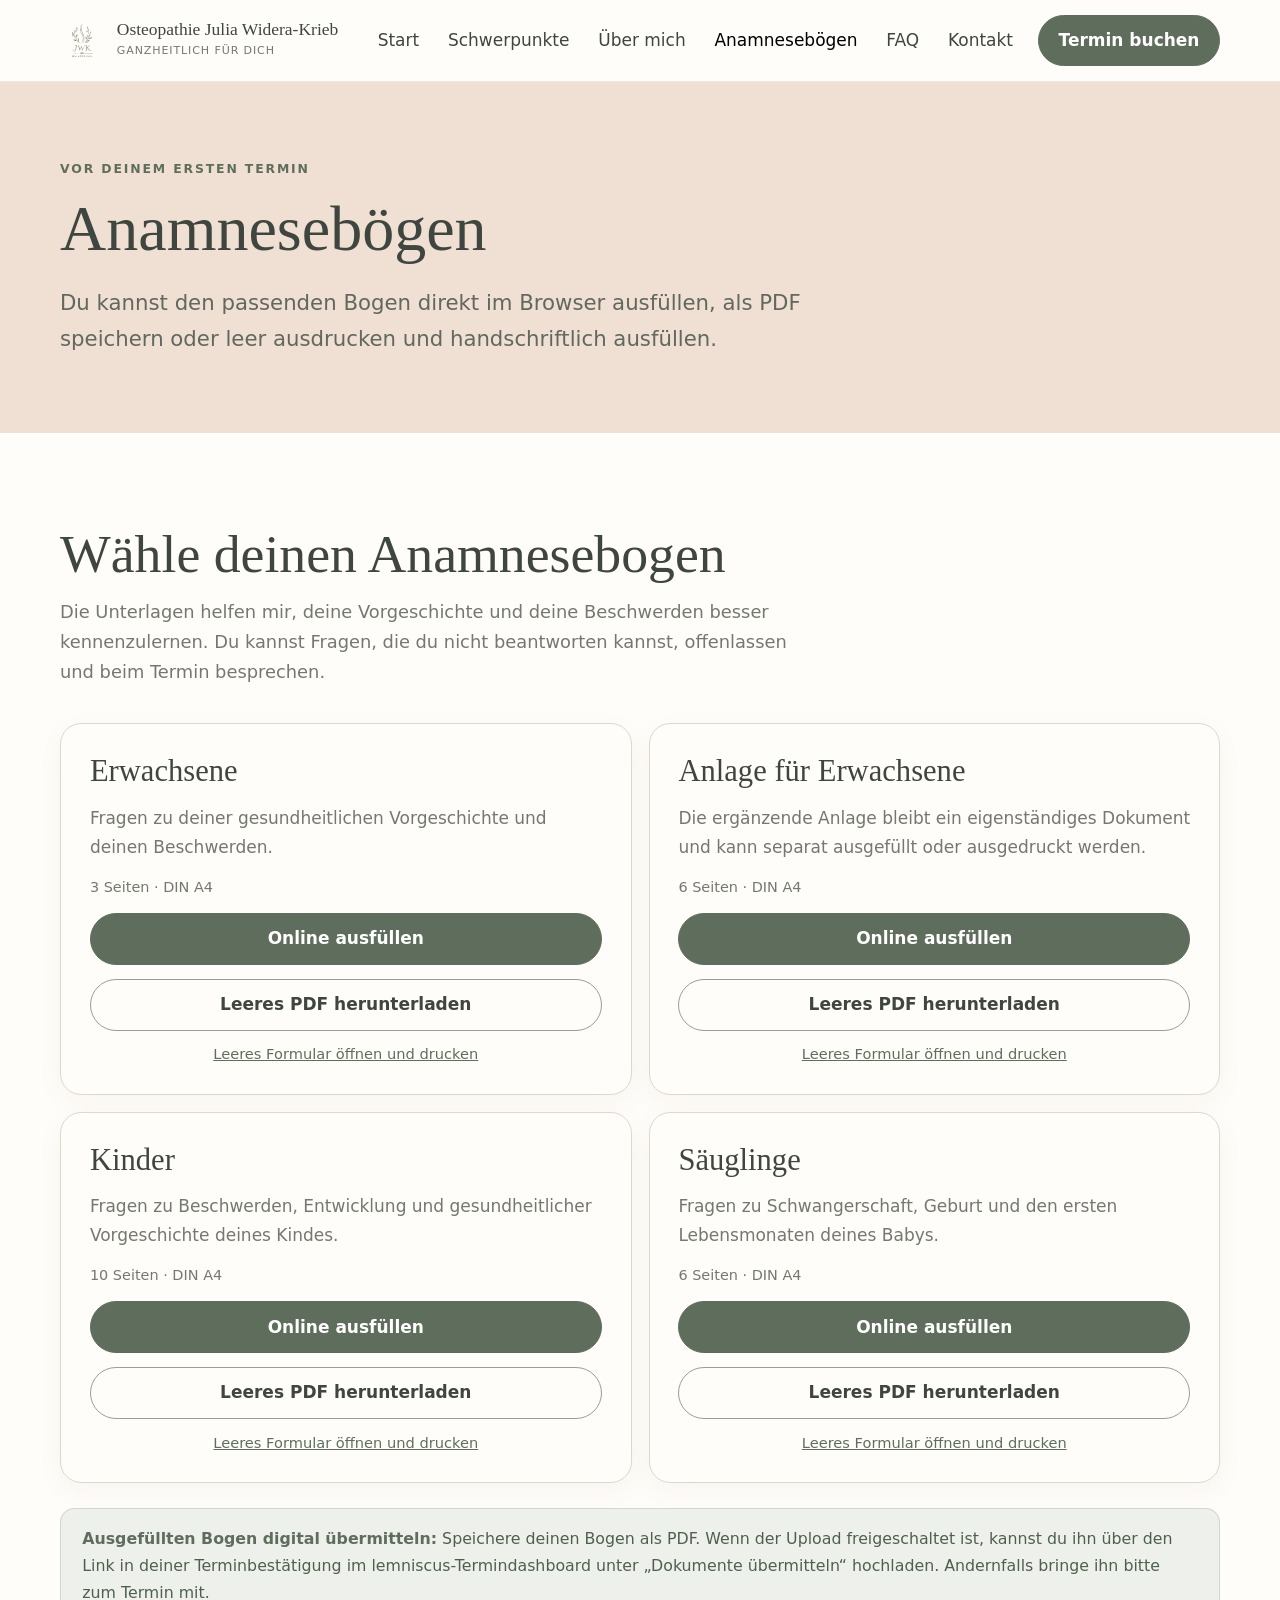
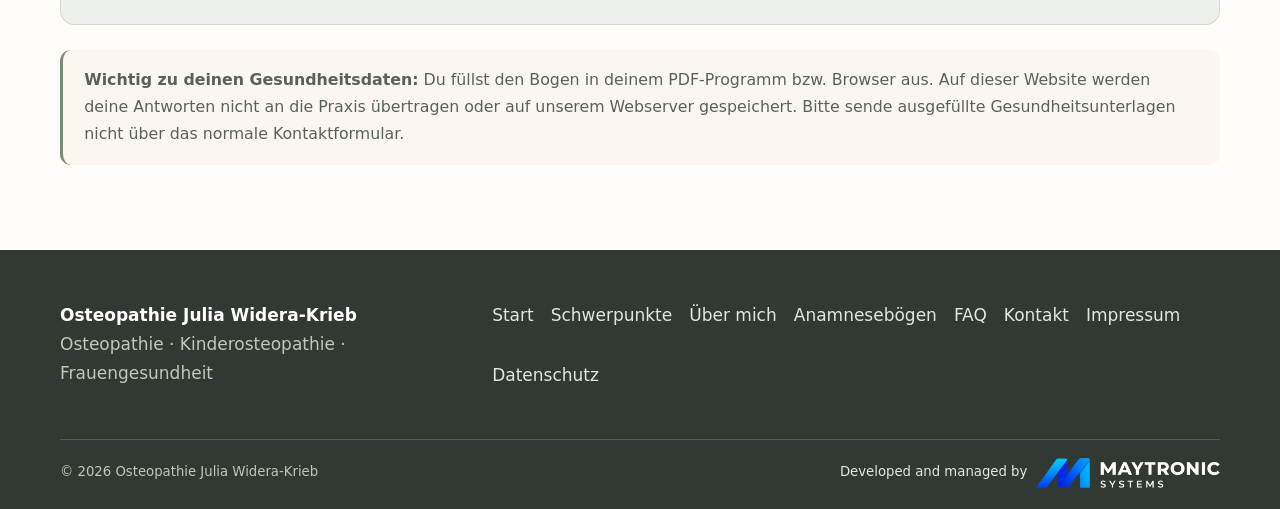
==== commit b8b9e1e3: "Repair mobile navigation and buttons; use local Bootstrap assets for reliable rendering" ====
--- a/anamneseboegen.html
+++ b/anamneseboegen.html
@@ -5,7 +5,7 @@
   <meta name="viewport" content="width=device-width, initial-scale=1">
   <title>Anamnesebögen | Osteopathie Julia Widera-Krieb</title>
   <meta name="description" content="Anamnesebögen für Erwachsene, Kinder und Säuglinge. Online ausfüllen, herunterladen oder ausdrucken.">
-  <link href="https://cdn.jsdelivr.net/npm/bootstrap@5.3.8/dist/css/bootstrap.min.css" rel="stylesheet">
+  <link href="assets/bootstrap.min.css" rel="stylesheet">
   <link rel="icon" type="image/svg+xml" href="assets/logo%20WS.svg">
   <link rel="stylesheet" href="assets/style.css">
 </head>
@@ -141,7 +141,8 @@
     </div>
   </footer>
   <div class="mobile-book"><a href="index.html#termin">Termin buchen</a></div>
-  <script src="https://cdn.jsdelivr.net/npm/bootstrap@5.3.8/dist/js/bootstrap.bundle.min.js"></script>
+  <script src="assets/bootstrap.bundle.min.js"></script>
+  <script src="assets/page.js"></script>
   <script src="assets/anamnese.js"></script>
 </body>
 </html>
--- a/assets/style.css
+++ b/assets/style.css
@@ -658,3 +658,129 @@
   .postpartum-details{margin:.45rem .7rem .7rem;padding:1.5rem 1rem}
   .treatment-card{padding:1.5rem 1rem 1.3rem}
 }
+
+
+/* FAQ – patientenfreundliche, auf kleinen Bildschirmen platzsparende Klappfragen */
+.faq-intro{max-width:740px;color:#62675f}
+.faq-section{background:var(--paper)}
+.faq-list{max-width:900px;margin-inline:auto;min-width:0}
+.faq-item{background:var(--paper);border:1px solid var(--line);border-radius:1.15rem;overflow:hidden;box-shadow:0 6px 22px rgba(70,62,49,.035)}
+.faq-item + .faq-item{margin-top:.85rem}
+.faq-item summary{display:flex;align-items:center;justify-content:space-between;gap:1rem;list-style:none;cursor:pointer;padding:1.35rem 1.55rem;font-family:Georgia,"Times New Roman",serif;font-size:1.35rem;line-height:1.3;color:var(--ink)}
+.faq-item summary::-webkit-details-marker{display:none}
+.faq-item summary::after{content:"+";flex:0 0 2rem;width:2rem;height:2rem;display:grid;place-items:center;background:var(--cream);border-radius:50%;font-family:system-ui,sans-serif;font-size:1.4rem;font-weight:400;color:var(--sage-dark)}
+.faq-item[open] summary::after{content:"−"}
+.faq-item[open] summary{color:var(--sage-dark)}
+.faq-item summary:focus-visible{outline:3px solid var(--sage);outline-offset:-4px}
+.faq-answer{padding:0 1.55rem 1.45rem;color:#62675f;line-height:1.75;overflow-wrap:anywhere}
+.faq-answer p{margin:0 0 1rem}
+.faq-answer p:last-child,.faq-answer ul:last-child{margin-bottom:0}
+.faq-answer ul:not(.faq-prices){padding-left:1.3rem;margin-bottom:1rem}
+.faq-answer li + li{margin-top:.4rem}
+.faq-answer strong{color:var(--ink)}
+.faq-prices{list-style:none;display:grid;gap:.55rem;padding:0;margin:1rem 0 1.25rem}
+.faq-prices li{display:flex;justify-content:space-between;align-items:baseline;gap:.75rem;padding:.75rem 1rem;background:var(--cream);border-radius:.65rem;margin:0}
+.faq-prices strong{flex-shrink:0;white-space:nowrap;color:var(--sage-dark)}
+.faq-cta{max-width:900px;margin:2.25rem auto 0;padding:2.3rem;background:var(--cream);border:1px solid var(--line);border-radius:1.25rem}
+.faq-cta h2{font-size:clamp(1.8rem,3.2vw,2.6rem);margin:.4rem 0 .65rem}
+.faq-cta p{color:var(--muted);margin-bottom:1.5rem}
+.anamnesis-upload-tip{padding:1rem 1.25rem;background:#eef1eb;border:1px solid rgba(95,110,92,.2);border-radius:.85rem;color:#4e604d;font-size:.93rem}
+.anamnesis-upload-tip strong{color:var(--sage-dark)}
+
+@media (min-width:992px) and (max-width:1199.98px){
+  /* Die zusätzliche FAQ-Rubrik passt auch in schmaleren Desktop-Navbars. */
+  .navbar .brand-title{font-size:.95rem}
+  .navbar .navbar-nav{gap:0}
+  .navbar .nav-link{padding:.55rem .48rem!important;font-size:.92rem}
+  .navbar .navbar-nav .btn{padding:.67rem .85rem;font-size:.92rem}
+}
+@media (max-width:767.98px){
+  .faq-section{padding:2.75rem 0}
+  .faq-item summary{font-size:1.14rem;gap:.65rem;padding:1.05rem 1.05rem;overflow-wrap:anywhere}
+  .faq-item summary::after{flex-basis:1.85rem;width:1.85rem;height:1.85rem}
+  .faq-answer{padding:0 1.05rem 1.2rem}
+  .faq-prices li{align-items:flex-start;flex-wrap:wrap;padding:.7rem .8rem}
+  .faq-cta{padding:1.5rem 1.2rem;margin-top:1.5rem}
+  .faq-cta .btn{max-width:100%;white-space:normal}
+  .anamnesis-upload-tip{padding:.95rem 1rem}
+}
+
+/* Mobile polish: CTA, sticky booking, nav and readable text at phone widths */
+@media (max-width: 991.98px) {
+  /* Collapsed navigation stays inside the viewport. */
+  .navbar .navbar-collapse,
+  .navbar .navbar-nav,
+  .navbar .navbar-nav > li {min-width:0;max-width:100%}
+  .navbar .navbar-collapse .navbar-nav {
+    display:flex;
+    flex-direction:column;
+    align-items:stretch;
+  }
+  .navbar .navbar-nav .btn {box-sizing:border-box}
+}
+@media (max-width: 767.98px) {
+  /* Prevent pill buttons from breaking in half or flowing out of their cards. */
+  .intro-copy > .d-flex,
+  .faq-cta > .d-flex {
+    flex-direction:column;
+    flex-wrap:nowrap!important;
+    align-items:stretch;
+    gap:.7rem!important;
+  }
+  .intro-copy .btn,
+  .faq-cta .btn {
+    display:flex;
+    width:100%;
+    min-height:48px;
+    align-items:center;
+    justify-content:center;
+    text-align:center;
+    white-space:normal;
+    line-height:1.35;
+    overflow-wrap:break-word;
+  }
+  .faq-cta h2 {font-size:clamp(1.8rem,7.5vw,2.3rem);line-height:1.14}
+  .faq-cta p {margin-bottom:1.2rem}
+  .faq-cta .d-flex > * {min-width:0}
+  .booking-mobile-cta {min-width:0;padding:1.2rem 1rem 1.4rem}
+  .booking-mobile-cta .btn {
+    box-sizing:border-box;
+    min-width:0;
+    max-width:100%;
+    font-size:clamp(.9rem,3.8vw,1rem);
+    line-height:1.4;
+    padding:.9rem .7rem;
+    overflow-wrap:break-word;
+    hyphens:auto;
+    text-decoration:none;
+  }
+  .booking-mobile-cta p {font-size:1rem;line-height:1.6}
+  .booking-top .small {
+    flex-basis:100%;
+    margin-left:1.2rem!important;
+    font-size:.77rem;
+  }
+  .navbar .navbar-collapse {overflow-x:clip}
+  .navbar .navbar-toggler {border:1px solid var(--line);border-radius:.6rem}
+
+  /* Booking shortcut stays compact and disappears near actionable content. */
+  .mobile-book {
+    width:calc(100% - 1.5rem);
+    max-width:340px;
+    left:50%;
+    right:auto;
+    transform:translateX(-50%);
+    bottom:max(8px,env(safe-area-inset-bottom));
+  }
+  .mobile-book a {
+    min-height:44px;
+    padding:.58rem 1rem;
+    font-size:.91rem;
+    line-height:1.3;
+    box-shadow:0 5px 18px rgba(0,0,0,.15);
+  }
+  .mobile-book.is-hidden,
+  body:has(.navbar-collapse.show) .mobile-book,
+  body:has(.navbar-collapse.collapsing) .mobile-book {display:none}
+  body {padding-bottom:72px}
+}
